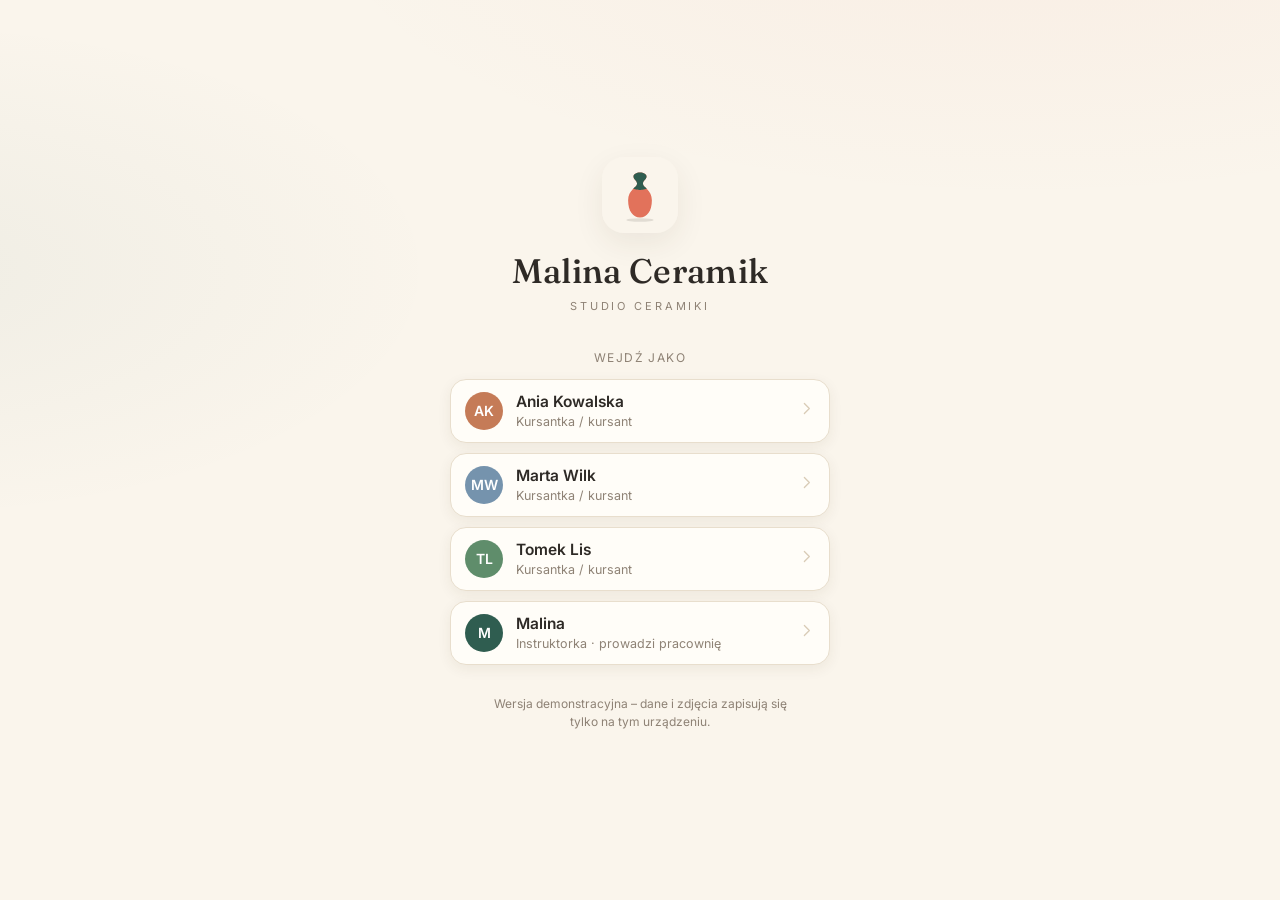
==== index.html @ 49c85eb9 "Malina Ceramik - Studio Ceramiki (PWA demo) Co-Authored-By: Claude Fable 5 <noreply@anthropic.com>" ====
<!doctype html>
<html lang="pl">
<head>
<meta charset="utf-8">
<meta name="viewport" content="width=device-width, initial-scale=1, viewport-fit=cover">
<title>Malina Ceramik · Studio Ceramiki</title>
<meta name="theme-color" content="#FAF5EC">
<meta name="description" content="Aplikacja pracowni Malina Ceramik – wyroby, wypały, odbiory i katalog szkliw.">
<link rel="manifest" href="manifest.webmanifest">
<link rel="icon" href="icons/icon.svg" type="image/svg+xml">
<link rel="apple-touch-icon" href="icons/icon.svg">
<link rel="preconnect" href="https://fonts.googleapis.com">
<link rel="preconnect" href="https://fonts.gstatic.com" crossorigin>
<link href="https://fonts.googleapis.com/css2?family=Fraunces:ital,opsz,wght@0,9..144,400;0,9..144,500;0,9..144,600;1,9..144,400&family=Inter:wght@400;500;600&display=swap" rel="stylesheet">
<link rel="stylesheet" href="styles.css">
</head>
<body>
<div id="app"></div>
<div id="overlays"></div>
<script src="js/store.js"></script>
<script src="js/ui.js"></script>
<script src="js/seed.js"></script>
<script src="js/preview.js"></script>
<script src="js/catalog.js"></script>
<script src="js/journal.js"></script>
<script src="js/kursant.js"></script>
<script src="js/instruktor.js"></script>
<script src="js/app.js"></script>
</body>
</html>
---- styles.css ----
/* ============================================================
   Malina Ceramik – Studio Ceramiki
   Kremy, glina, koral, głęboka zieleń. Mobile-first.
   ============================================================ */

:root {
  --cream: #FAF5EC;
  --cream-2: #F2EADC;
  --paper: #FFFDF8;
  --ink: #2E2A26;
  --ink-soft: #51493F;
  --muted: #8E8275;
  --line: #E8DECD;
  --line-strong: #D9CCB6;

  --clay: #C57B57;
  --clay-soft: #EBD3C3;
  --coral: #E2725B;
  --coral-deep: #C75B46;
  --green: #2F5D50;
  --green-soft: #DCE6DD;

  --st-biskwit: #C9A87E;
  --st-biskwit-bg: #F0E3CF;
  --st-ostro: #E2725B;
  --st-ostro-bg: #F9DFD7;
  --st-gotowe: #4F7D5B;
  --st-gotowe-bg: #DDEADF;
  --st-odebrane: #7593AD;
  --st-odebrane-bg: #DFE8F0;

  --serif: "Fraunces", Georgia, "Times New Roman", serif;
  --sans: "Inter", system-ui, -apple-system, "Segoe UI", sans-serif;

  --r-lg: 22px;
  --r-md: 16px;
  --r-sm: 10px;
  --shadow: 0 10px 30px rgba(70, 50, 30, 0.08);
  --shadow-soft: 0 4px 14px rgba(70, 50, 30, 0.07);
  --nav-h: 62px;
}

* { box-sizing: border-box; }
html, body { margin: 0; padding: 0; }

body {
  background:
    radial-gradient(1200px 500px at 80% -100px, rgba(226, 114, 91, 0.06), transparent 60%),
    radial-gradient(900px 420px at -100px 30%, rgba(47, 93, 80, 0.05), transparent 60%),
    var(--cream);
  color: var(--ink);
  font-family: var(--sans);
  font-size: 15.5px;
  line-height: 1.5;
  -webkit-font-smoothing: antialiased;
  min-height: 100dvh;
}

h1, h2, h3, .serif {
  font-family: var(--serif);
  font-weight: 500;
  letter-spacing: 0.01em;
  margin: 0;
  color: var(--ink);
}
h1 { font-size: 28px; line-height: 1.2; }
h2 { font-size: 21px; line-height: 1.25; }
h3 { font-size: 17px; }

button { font-family: inherit; font-size: inherit; color: inherit; }
input, textarea, select { font-family: inherit; font-size: inherit; color: var(--ink); }
img { display: block; }
a { color: var(--green); }

.mono {
  font-family: ui-monospace, "Cascadia Mono", Consolas, monospace;
  font-size: 0.82em;
  letter-spacing: 0.04em;
}
.muted { color: var(--muted); }
.small { font-size: 13px; }

/* ---------- Szkielet aplikacji ---------- */

#app { min-height: 100dvh; display: flex; flex-direction: column; }

.appbar {
  position: sticky; top: 0; z-index: 40;
  display: flex; align-items: center; gap: 10px;
  padding: 10px 16px;
  padding-top: calc(10px + env(safe-area-inset-top));
  background: rgba(250, 245, 236, 0.88);
  backdrop-filter: blur(14px);
  -webkit-backdrop-filter: blur(14px);
  border-bottom: 1px solid var(--line);
}
.appbar .brand {
  display: flex; align-items: center; gap: 9px;
  background: none; border: 0; padding: 0; cursor: pointer; text-align: left;
}
.appbar .brand img { width: 34px; height: 34px; border-radius: 10px; }
.appbar .brand .t { font-family: var(--serif); font-size: 17px; line-height: 1.1; }
.appbar .brand .s { font-size: 10.5px; letter-spacing: 0.14em; text-transform: uppercase; color: var(--muted); }
.appbar .spacer { flex: 1; }

.tabs { display: none; gap: 2px; }
.tabs button {
  border: 0; background: none; cursor: pointer;
  padding: 8px 14px; border-radius: 999px;
  color: var(--ink-soft); display: flex; align-items: center; gap: 7px;
}
.tabs button svg { width: 17px; height: 17px; }
.tabs button.on { background: var(--green); color: #fff; }
.tabs button:not(.on):hover { background: var(--cream-2); }

.iconbtn {
  position: relative;
  width: 40px; height: 40px; border-radius: 999px;
  border: 1px solid var(--line); background: var(--paper);
  display: inline-flex; align-items: center; justify-content: center;
  cursor: pointer; color: var(--ink-soft); flex: none;
}
.iconbtn svg { width: 19px; height: 19px; }
.iconbtn:active { transform: scale(0.94); }
.iconbtn .badge {
  position: absolute; top: -3px; right: -3px;
  min-width: 17px; height: 17px; padding: 0 4px; border-radius: 999px;
  background: var(--coral); color: #fff;
  font-size: 10.5px; font-weight: 600; line-height: 17px; text-align: center;
  border: 2px solid var(--cream);
}
.avatar {
  width: 38px; height: 38px; border-radius: 999px; border: 0; cursor: pointer;
  color: #fff; font-weight: 600; font-size: 14px; flex: none;
  display: inline-flex; align-items: center; justify-content: center;
}

.view {
  flex: 1; width: 100%; max-width: 1080px; margin: 0 auto;
  padding: 18px 16px calc(var(--nav-h) + 26px + env(safe-area-inset-bottom));
}

/* Dolna nawigacja (telefon) */
.bottomnav {
  position: fixed; left: 0; right: 0; bottom: 0; z-index: 40;
  display: flex; justify-content: space-around;
  padding: 6px 8px calc(6px + env(safe-area-inset-bottom));
  background: rgba(255, 253, 248, 0.92);
  backdrop-filter: blur(14px);
  -webkit-backdrop-filter: blur(14px);
  border-top: 1px solid var(--line);
}
.bottomnav button {
  border: 0; background: none; cursor: pointer;
  display: flex; flex-direction: column; align-items: center; gap: 3px;
  padding: 5px 10px; border-radius: 12px;
  color: var(--muted); font-size: 10.5px; font-weight: 500;
  min-width: 64px;
}
.bottomnav button svg { width: 22px; height: 22px; }
.bottomnav button.on { color: var(--coral-deep); }
.bottomnav button.on svg { color: var(--coral); }

@media (min-width: 880px) {
  .tabs { display: flex; }
  .bottomnav { display: none; }
  .view { padding-bottom: 48px; }
  .appbar { padding: 12px 24px; }
}

/* ---------- Przyciski ---------- */

.btn {
  display: inline-flex; align-items: center; justify-content: center; gap: 8px;
  border: 0; cursor: pointer;
  background: var(--green); color: #fff;
  padding: 12px 20px; border-radius: 999px;
  font-weight: 600; font-size: 15px;
  transition: transform 0.08s ease, opacity 0.15s ease;
}
.btn svg { width: 18px; height: 18px; }
.btn:active { transform: scale(0.97); }
.btn:disabled { opacity: 0.4; pointer-events: none; }
.btn.coral { background: var(--coral); }
.btn.ghost {
  background: var(--paper); color: var(--ink-soft);
  border: 1px solid var(--line-strong);
}
.btn.subtle { background: var(--cream-2); color: var(--ink-soft); }
.btn.sm { padding: 8px 14px; font-size: 13.5px; }
.btn.block { width: 100%; }

/* ---------- Karty / sekcje ---------- */

.card {
  background: var(--paper);
  border: 1px solid var(--line);
  border-radius: var(--r-lg);
  box-shadow: var(--shadow-soft);
}
.section-h {
  display: flex; align-items: baseline; gap: 10px;
  margin: 26px 0 12px;
}
.section-h h2 { flex: 1; }
.section-h .more { background: none; border: 0; color: var(--green); cursor: pointer; font-weight: 600; font-size: 13.5px; padding: 0; }

/* ---------- Status / fasolki ---------- */

.chip {
  display: inline-flex; align-items: center; gap: 6px;
  padding: 4px 11px; border-radius: 999px;
  font-size: 12.5px; font-weight: 600; line-height: 1.4;
  border: 1px solid transparent; white-space: nowrap;
}
.chip svg { width: 13px; height: 13px; }
.chip.czeka_biskwit, .chip.biskwit { background: var(--st-biskwit-bg); color: #8A6B3F; }
.chip.czeka_ostro, .chip.ostro { background: var(--st-ostro-bg); color: var(--coral-deep); }
.chip.gotowe { background: var(--st-gotowe-bg); color: #38613F; }
.chip.odebrane { background: var(--st-odebrane-bg); color: #4A6B87; }

.dot { width: 9px; height: 9px; border-radius: 999px; display: inline-block; flex: none; }
.dot.czeka_biskwit, .dot.biskwit { background: var(--st-biskwit); }
.dot.czeka_ostro, .dot.ostro { background: var(--st-ostro); }
.dot.gotowe { background: var(--st-gotowe); }
.dot.odebrane { background: var(--st-odebrane); }

/* fasolki materiałów */
.bean {
  display: inline-flex; align-items: center; gap: 6px;
  border: 1px solid var(--line-strong); background: var(--paper);
  color: var(--ink-soft);
  padding: 6px 13px; border-radius: 999px;
  font-size: 13px; font-weight: 500; cursor: pointer;
  transition: all 0.12s ease;
}
.bean.on { background: var(--clay); border-color: var(--clay); color: #fff; }
.bean.add { border-style: dashed; color: var(--muted); }
.bean:active { transform: scale(0.96); }
.bean-row { margin-bottom: 14px; }
.bean-row .lbl {
  font-size: 11px; font-weight: 600; letter-spacing: 0.12em;
  text-transform: uppercase; color: var(--muted); margin-bottom: 7px;
}
.bean-wrap { display: flex; flex-wrap: wrap; gap: 7px; align-items: center; }
.bean-form { display: flex; gap: 6px; align-items: center; flex-wrap: wrap; width: 100%; margin-top: 4px; }
.bean-form input {
  flex: 1; min-width: 110px;
  border: 1px solid var(--line-strong); border-radius: 999px;
  padding: 7px 13px; font-size: 13.5px; background: var(--paper); outline: none;
}
.bean-form input:focus { border-color: var(--clay); }
.bean-form .ok {
  width: 34px; height: 34px; border-radius: 999px; border: 0; flex: none;
  background: var(--green); color: #fff; cursor: pointer;
  display: inline-flex; align-items: center; justify-content: center;
}
.bean-form .ok svg { width: 16px; height: 16px; }

/* filtry – małe spokojne piguły */
.filters { display: flex; gap: 6px; flex-wrap: wrap; align-items: center; }
.filters .f {
  border: 0; background: none; cursor: pointer;
  padding: 6px 12px; border-radius: 999px;
  color: var(--muted); font-size: 13px; font-weight: 500;
}
.filters .f.on { background: var(--cream-2); color: var(--ink); font-weight: 600; }

/* segmentowany przełącznik */
.seg {
  display: inline-flex; padding: 3px; border-radius: 999px;
  background: var(--cream-2); border: 1px solid var(--line);
}
.seg button {
  border: 0; background: none; cursor: pointer;
  padding: 7px 16px; border-radius: 999px;
  font-size: 13.5px; font-weight: 500; color: var(--muted);
}
.seg button.on { background: var(--paper); color: var(--ink); font-weight: 600; box-shadow: var(--shadow-soft); }

/* ---------- Strona główna kursanta ---------- */

.hello { margin: 4px 0 18px; }
.hello h1 { font-size: 30px; }
.hello p { margin: 4px 0 0; color: var(--muted); }

.hero-add {
  position: relative; display: block; width: 100%;
  border: 0; padding: 0; cursor: pointer;
  border-radius: var(--r-lg); overflow: hidden;
  aspect-ratio: 16 / 8.4;
  box-shadow: var(--shadow);
  background: linear-gradient(120deg, #C57B57, #E2725B);
  text-align: left;
}
.hero-add .bg { position: absolute; inset: 0; width: 100%; height: 100%; object-fit: cover; }
.hero-add .veil {
  position: absolute; inset: 0;
  background: linear-gradient(100deg, rgba(40, 28, 20, 0.62) 18%, rgba(40, 28, 20, 0.14) 70%, rgba(40, 28, 20, 0.3));
}
.hero-add .txt {
  position: absolute; left: 20px; bottom: 18px; right: 20px; color: #fff;
}
.hero-add .txt .big { font-family: var(--serif); font-size: 25px; line-height: 1.15; }
.hero-add .txt .sub { font-size: 13px; opacity: 0.85; margin-top: 3px; }
.hero-add .cam {
  position: absolute; top: 16px; right: 16px;
  width: 44px; height: 44px; border-radius: 999px;
  background: rgba(255, 255, 255, 0.22); backdrop-filter: blur(6px);
  display: flex; align-items: center; justify-content: center; color: #fff;
}
.hero-add .cam svg { width: 22px; height: 22px; }

.counters { display: grid; grid-template-columns: repeat(3, 1fr); gap: 10px; margin-top: 14px; }
.counter {
  background: var(--paper); border: 1px solid var(--line); border-radius: var(--r-md);
  padding: 13px 8px 11px; cursor: pointer; text-align: center;
  display: flex; flex-direction: column; align-items: center; gap: 2px;
  transition: transform 0.08s ease;
}
.counter:active { transform: scale(0.97); }
.counter .n { font-family: var(--serif); font-size: 27px; line-height: 1.1; }
.counter .l { font-size: 11.5px; color: var(--muted); display: flex; align-items: center; gap: 5px; }

.recent-strip { display: flex; gap: 8px; overflow-x: auto; padding: 2px 2px 6px; scrollbar-width: none; }
.recent-strip::-webkit-scrollbar { display: none; }
.recent-strip .ph {
  position: relative; flex: none; width: 92px; height: 92px;
  border-radius: 14px; overflow: hidden; border: 0; padding: 0; cursor: pointer;
  background: var(--cream-2);
}
.recent-strip .ph img { width: 100%; height: 100%; object-fit: cover; }
.recent-strip .ph .dot { position: absolute; top: 7px; right: 7px; box-shadow: 0 0 0 2px rgba(255,255,255,0.9); }

.glaze-card {
  display: flex; align-items: center; gap: 14px;
  width: 100%; border: 0; cursor: pointer; text-align: left;
  margin-top: 8px; padding: 16px 18px;
  border-radius: var(--r-lg);
  background: var(--green); color: #fff;
  box-shadow: var(--shadow-soft);
}
.glaze-card .ic {
  width: 44px; height: 44px; border-radius: 999px; flex: none;
  background: rgba(255, 255, 255, 0.16);
  display: flex; align-items: center; justify-content: center;
}
.glaze-card .ic svg { width: 21px; height: 21px; }
.glaze-card .t { font-family: var(--serif); font-size: 18px; }
.glaze-card .s { font-size: 12.5px; opacity: 0.75; margin-top: 1px; }
.glaze-card .chev { margin-left: auto; opacity: 0.7; }
.glaze-card .chev svg { width: 18px; height: 18px; }

/* ---------- Galeria zdjęć ---------- */

.gallery-bar {
  display: flex; align-items: center; gap: 8px; flex-wrap: wrap;
  margin-bottom: 12px;
}
.gallery-bar .spacer { flex: 1; }

.photogrid {
  display: grid; grid-template-columns: repeat(3, 1fr); gap: 2.5px;
  margin: 0 -16px;
}
.photogrid .tile {
  position: relative; aspect-ratio: 1; border: 0; padding: 0; cursor: pointer;
  background: var(--cream-2); overflow: hidden; border-radius: 2px;
}
.photogrid .tile img { width: 100%; height: 100%; object-fit: cover; }
.photogrid .tile .dot {
  position: absolute; top: 7px; right: 7px;
  box-shadow: 0 0 0 2px rgba(255, 255, 255, 0.92);
}
.photogrid .tile .code {
  position: absolute; left: 0; right: 0; bottom: 0;
  padding: 18px 8px 6px;
  background: linear-gradient(transparent, rgba(30, 22, 16, 0.62));
  color: #fff; font-size: 10.5px; text-align: left; line-height: 1.35;
}
.photogrid .tile .code b { font-size: 11.5px; }
.photogrid .tile .sel {
  position: absolute; inset: 0; border: 3px solid var(--green);
  background: rgba(47, 93, 80, 0.18); border-radius: inherit;
  display: none; align-items: flex-start; justify-content: flex-end; padding: 6px;
}
.photogrid .tile.selected .sel { display: flex; }
.photogrid .tile .sel .ck {
  width: 23px; height: 23px; border-radius: 999px;
  background: var(--green); color: #fff;
  display: flex; align-items: center; justify-content: center;
}
.photogrid .tile .sel .ck svg { width: 13px; height: 13px; }

@media (min-width: 880px) {
  .photogrid { grid-template-columns: repeat(4, 1fr); gap: 12px; margin: 0; }
  .photogrid .tile { border-radius: 12px; }
}

.empty {
  text-align: center; padding: 52px 24px; color: var(--muted);
}
.empty .ic {
  width: 58px; height: 58px; margin: 0 auto 12px; border-radius: 999px;
  background: var(--cream-2); display: flex; align-items: center; justify-content: center;
  color: var(--clay);
}
.empty .ic svg { width: 26px; height: 26px; }
.empty h3 { color: var(--ink-soft); margin-bottom: 4px; }
.empty p { margin: 0; font-size: 13.5px; }

/* ---------- Dodawanie wyrobów ---------- */

.addflow .steps {
  display: flex; align-items: center; gap: 8px;
  font-size: 12.5px; color: var(--muted); margin: 2px 0 16px;
}
.addflow .steps .st { display: flex; align-items: center; gap: 6px; }
.addflow .steps .st .num {
  width: 21px; height: 21px; border-radius: 999px;
  background: var(--cream-2); color: var(--muted);
  font-size: 11.5px; font-weight: 600;
  display: flex; align-items: center; justify-content: center;
}
.addflow .steps .st.on { color: var(--ink); font-weight: 600; }
.addflow .steps .st.on .num { background: var(--coral); color: #fff; }
.addflow .steps .ln { width: 26px; height: 1px; background: var(--line-strong); }

.shotgrid { display: grid; grid-template-columns: repeat(3, 1fr); gap: 8px; }
@media (min-width: 880px) { .shotgrid { grid-template-columns: repeat(5, 1fr); } }
.shotgrid .shot {
  position: relative; aspect-ratio: 1; border-radius: 14px; overflow: hidden;
  background: var(--cream-2); border: 0; padding: 0;
}
.shotgrid .shot img { width: 100%; height: 100%; object-fit: cover; }
.shotgrid .shot .rm {
  position: absolute; top: 6px; right: 6px;
  width: 26px; height: 26px; border-radius: 999px; border: 0; cursor: pointer;
  background: rgba(30, 22, 16, 0.55); color: #fff;
  display: flex; align-items: center; justify-content: center;
}
.shotgrid .shot .rm svg { width: 13px; height: 13px; }
.shotgrid .addtile {
  aspect-ratio: 1; border-radius: 14px; cursor: pointer;
  border: 2px dashed var(--line-strong); background: none;
  display: flex; flex-direction: column; align-items: center; justify-content: center; gap: 6px;
  color: var(--muted); font-size: 12.5px; font-weight: 500;
}
.shotgrid .addtile svg { width: 26px; height: 26px; color: var(--clay); }
.shotgrid .shot.firing { cursor: pointer; }
.shotgrid .shot .fbadge {
  position: absolute; left: 6px; bottom: 6px; right: auto;
}

.hint {
  display: flex; gap: 10px; align-items: flex-start;
  margin-top: 14px; padding: 12px 14px;
  background: var(--cream-2); border-radius: var(--r-md);
  color: var(--ink-soft); font-size: 13px; line-height: 1.45;
}
.hint svg { width: 17px; height: 17px; flex: none; margin-top: 1px; color: var(--clay); }

.addflow .foot {
  position: sticky; bottom: calc(var(--nav-h) + 10px + env(safe-area-inset-bottom));
  display: flex; gap: 10px; margin-top: 20px;
}
@media (min-width: 880px) { .addflow .foot { bottom: 20px; } }
.addflow .foot .btn { flex: 1; }

/* ---------- Podgląd wyrobu ---------- */

.pv {
  position: fixed; inset: 0; z-index: 80;
  background: rgba(26, 21, 17, 0.97);
  display: flex; flex-direction: column;
  animation: fadein 0.18s ease;
}
@keyframes fadein { from { opacity: 0; } to { opacity: 1; } }

.pv .top {
  position: absolute; top: 0; left: 0; right: 0; z-index: 3;
  display: flex; align-items: flex-start; gap: 10px;
  padding: 12px 14px calc(26px);
  padding-top: calc(12px + env(safe-area-inset-top));
  background: linear-gradient(rgba(20, 15, 11, 0.72), transparent);
  color: #fff;
}
.pv .top .info { flex: 1; min-width: 0; padding-top: 7px; }
.pv .top .info .t1 { font-family: var(--serif); font-size: 16.5px; }
.pv .top .info .t2 { font-size: 12px; opacity: 0.72; margin-top: 1px; }
.pv .top .iconbtn { background: rgba(255, 255, 255, 0.14); border: 0; color: #fff; }
.pv .top .chips { display: flex; gap: 6px; margin-top: 7px; flex-wrap: wrap; }

.pv .stage {
  position: relative; flex: 1; min-height: 0;
  display: flex; align-items: center; justify-content: center;
  touch-action: pan-y;
}
.pv .stage img.main {
  max-width: 100%; max-height: 100%;
  object-fit: contain; user-select: none; -webkit-user-drag: none;
}
.pv .arrow {
  position: absolute; top: 50%; transform: translateY(-50%); z-index: 3;
  width: 44px; height: 44px; border-radius: 999px; border: 0; cursor: pointer;
  background: rgba(255, 255, 255, 0.13); color: #fff;
  display: none; align-items: center; justify-content: center;
}
.pv .arrow svg { width: 20px; height: 20px; }
.pv .arrow.l { left: 14px; }
.pv .arrow.r { right: 14px; }
@media (hover: hover) and (min-width: 880px) { .pv .arrow { display: flex; } }

.pv .afterbtn {
  position: absolute; bottom: 14px; left: 50%; transform: translateX(-50%); z-index: 3;
  display: inline-flex; align-items: center; gap: 8px;
  border: 0; cursor: pointer; padding: 10px 18px; border-radius: 999px;
  background: rgba(255, 255, 255, 0.92); color: var(--ink);
  font-weight: 600; font-size: 13.5px; box-shadow: var(--shadow);
}
.pv .afterbtn svg { width: 17px; height: 17px; color: var(--coral); }

.pv .panel {
  background: var(--paper); border-radius: 20px 20px 0 0;
  max-height: 46dvh; overflow-y: auto;
  padding: 14px 18px calc(20px + env(safe-area-inset-bottom));
}
.pv .panel .grip {
  width: 40px; height: 4px; border-radius: 99px; background: var(--line-strong);
  margin: 0 auto 12px;
}
.pv .thumbs { display: flex; gap: 7px; overflow-x: auto; padding-bottom: 4px; margin-bottom: 14px; scrollbar-width: none; }
.pv .thumbs::-webkit-scrollbar { display: none; }
.pv .thumbs .th {
  position: relative; flex: none; width: 58px; height: 58px;
  border-radius: 10px; overflow: hidden; border: 2px solid transparent;
  padding: 0; cursor: pointer; background: var(--cream-2);
}
.pv .thumbs .th img { width: 100%; height: 100%; object-fit: cover; }
.pv .thumbs .th.on { border-color: var(--coral); }
.pv .thumbs .th .tag {
  position: absolute; left: 0; right: 0; bottom: 0;
  font-size: 8.5px; text-align: center; padding: 1px 0;
  background: rgba(30, 22, 16, 0.55); color: #fff;
}
.pv textarea {
  width: 100%; min-height: 64px; resize: vertical;
  border: 1px solid var(--line-strong); border-radius: var(--r-md);
  padding: 10px 13px; background: var(--paper); outline: none; line-height: 1.45;
}
.pv textarea:focus { border-color: var(--clay); }
.pv .panel .actions { display: flex; gap: 8px; margin-top: 12px; flex-wrap: wrap; }

@media (min-width: 880px) {
  .pv { flex-direction: row; align-items: stretch; }
  .pv .stage { flex: 1.5; }
  .pv .panel {
    width: 400px; max-height: none; border-radius: 0;
    padding-top: calc(74px + env(safe-area-inset-top));
  }
  .pv .top { right: 400px; }
}

/* ---------- Arkusze (sheet) i dialogi ---------- */

.scrim {
  position: fixed; inset: 0; z-index: 90;
  background: rgba(36, 28, 22, 0.45);
  display: flex; align-items: flex-end; justify-content: center;
  animation: fadein 0.16s ease;
}
.sheet {
  width: 100%; max-width: 560px;
  background: var(--paper); border-radius: 22px 22px 0 0;
  max-height: 88dvh; display: flex; flex-direction: column;
  animation: rise 0.22s cubic-bezier(0.2, 0.8, 0.3, 1);
}
@keyframes rise { from { transform: translateY(40px); opacity: 0.5; } to { transform: none; opacity: 1; } }
.sheet .sh-head {
  display: flex; align-items: center; gap: 10px;
  padding: 16px 18px 10px;
}
.sheet .sh-head h2 { flex: 1; font-size: 19px; }
.sheet .sh-body { overflow-y: auto; padding: 4px 18px calc(22px + env(safe-area-inset-bottom)); }
@media (min-width: 880px) {
  .scrim { align-items: center; padding: 24px; }
  .sheet { border-radius: 22px; max-height: 82dvh; }
}

.dialog {
  background: var(--paper); border-radius: var(--r-lg);
  width: calc(100% - 48px); max-width: 380px;
  padding: 22px 20px 16px; margin-bottom: 30vh;
  box-shadow: var(--shadow);
}
.dialog p { margin: 0 0 18px; line-height: 1.5; }
.dialog .row { display: flex; gap: 8px; justify-content: flex-end; }

/* toast */
.toast {
  position: fixed; left: 50%; transform: translateX(-50%);
  bottom: calc(var(--nav-h) + 18px + env(safe-area-inset-bottom));
  z-index: 120;
  background: var(--ink); color: var(--cream);
  padding: 11px 20px; border-radius: 999px;
  font-size: 13.5px; font-weight: 500;
  box-shadow: var(--shadow);
  animation: rise 0.22s ease;
  max-width: calc(100vw - 40px); text-align: center;
}

/* ---------- Formularze ---------- */

.field { margin-bottom: 14px; }
.field label {
  display: block; font-size: 12px; font-weight: 600;
  letter-spacing: 0.08em; text-transform: uppercase;
  color: var(--muted); margin-bottom: 6px;
}
.field input[type="text"], .field input[type="number"], .field input[type="search"], .field textarea, .field select {
  width: 100%; border: 1px solid var(--line-strong); border-radius: var(--r-md);
  padding: 11px 14px; background: var(--paper); outline: none;
}
.field input:focus, .field textarea:focus { border-color: var(--clay); }

.search {
  display: flex; align-items: center; gap: 8px;
  background: var(--paper); border: 1px solid var(--line-strong);
  border-radius: 999px; padding: 9px 15px; flex: 1; min-width: 150px;
}
.search svg { width: 16px; height: 16px; color: var(--muted); flex: none; }
.search input { border: 0; outline: none; background: none; width: 100%; font-size: 14px; }

/* przełącznik */
.switchrow {
  display: flex; align-items: center; gap: 12px;
  padding: 11px 0; border-bottom: 1px solid var(--line);
}
.switchrow:last-of-type { border-bottom: 0; }
.switchrow .txt { flex: 1; }
.switchrow .txt .t { font-weight: 500; }
.switchrow .txt .s { font-size: 12.5px; color: var(--muted); }
.switch { position: relative; width: 46px; height: 27px; flex: none; }
.switch input { position: absolute; opacity: 0; inset: 0; margin: 0; cursor: pointer; z-index: 2; }
.switch .tr {
  position: absolute; inset: 0; border-radius: 999px;
  background: var(--line-strong); transition: background 0.15s ease;
}
.switch .tr::after {
  content: ""; position: absolute; top: 3px; left: 3px;
  width: 21px; height: 21px; border-radius: 999px; background: #fff;
  box-shadow: 0 1px 4px rgba(0, 0, 0, 0.2);
  transition: transform 0.15s ease;
}
.switch input:checked + .tr { background: var(--green); }
.switch input:checked + .tr::after { transform: translateX(19px); }

/* ---------- Listy (opłaty, powiadomienia) ---------- */

.rowlist .row {
  display: flex; align-items: center; gap: 13px;
  padding: 14px 2px; border-bottom: 1px solid var(--line);
}
.rowlist .row:last-child { border-bottom: 0; }
.rowlist .row .ic {
  width: 40px; height: 40px; border-radius: 999px; flex: none;
  background: var(--cream-2); color: var(--clay);
  display: flex; align-items: center; justify-content: center;
}
.rowlist .row .ic svg { width: 18px; height: 18px; }
.rowlist .row .mid { flex: 1; min-width: 0; }
.rowlist .row .mid .t { font-weight: 500; }
.rowlist .row .mid .s { font-size: 12.5px; color: var(--muted); margin-top: 1px; }
.rowlist .row .amt { font-family: var(--serif); font-size: 18px; white-space: nowrap; }
.rowlist .row.unread { position: relative; }
.rowlist .row.unread::before {
  content: ""; width: 7px; height: 7px; border-radius: 99px;
  background: var(--coral); position: absolute; left: -10px;
}

/* ---------- Katalog szkliw ---------- */

.cat-filters { margin-bottom: 16px; }
.cat-group { margin-bottom: 13px; }
.cat-group .lbl {
  font-size: 11px; font-weight: 600; letter-spacing: 0.12em;
  text-transform: uppercase; color: var(--muted); margin-bottom: 7px;
}
.cat-sub {
  margin: 8px 0 2px 10px; padding-left: 12px;
  border-left: 2px solid var(--line);
  display: flex; flex-wrap: wrap; gap: 6px;
}

.cat-results { display: grid; grid-template-columns: 1fr; gap: 12px; }
@media (min-width: 640px) { .cat-results { grid-template-columns: 1fr 1fr; } }
@media (min-width: 980px) { .cat-results { grid-template-columns: 1fr 1fr 1fr; } }

.cat-card { overflow: hidden; display: flex; flex-direction: column; }
.cat-card .imgs { display: flex; gap: 2px; background: var(--cream-2); }
.cat-card .imgs img { width: 100%; height: 168px; object-fit: cover; flex: 1; min-width: 0; }
.cat-card .body { padding: 13px 15px 15px; }
.cat-card .beans { display: flex; flex-wrap: wrap; gap: 5px; margin-bottom: 8px; }
.cat-card .beans .b {
  font-size: 12px; font-weight: 500; padding: 3px 10px;
  border-radius: 999px; background: var(--cream-2); color: var(--ink-soft);
}
.cat-card .beans .b.glaze { background: var(--green-soft); color: var(--green); }
.cat-card .beans .b.clay { background: var(--clay-soft); color: #8A5A3C; }
.cat-card .note { font-size: 13.5px; color: var(--ink-soft); font-style: italic; line-height: 1.45; }
.cat-card .by { font-size: 12px; color: var(--muted); margin-top: 8px; }

/* ---------- Dziennik / kombinacje ---------- */

.journal-grid { display: grid; grid-template-columns: 1fr 1fr; gap: 12px; }
@media (min-width: 880px) { .journal-grid { grid-template-columns: repeat(3, 1fr); } }
.jcard { overflow: hidden; cursor: pointer; border: 1px solid var(--line); border-radius: var(--r-md); background: var(--paper); padding: 0; text-align: left; }
.jcard img { width: 100%; aspect-ratio: 4/3.4; object-fit: cover; background: var(--cream-2); }
.jcard .body { padding: 10px 12px 12px; }
.jcard .beans { display: flex; flex-wrap: wrap; gap: 4px; }
.jcard .beans .b {
  font-size: 11px; padding: 2px 8px; border-radius: 999px;
  background: var(--cream-2); color: var(--ink-soft);
}
.jcard .meta { display: flex; align-items: center; gap: 6px; font-size: 11.5px; color: var(--muted); margin-top: 7px; }
.jcard .meta svg { width: 12px; height: 12px; }

.jphotos { display: flex; gap: 8px; flex-wrap: wrap; }
.jphotos .jp {
  position: relative; width: 86px; height: 86px;
  border-radius: 12px; overflow: hidden; background: var(--cream-2);
  border: 0; padding: 0; cursor: pointer;
}
.jphotos .jp img { width: 100%; height: 100%; object-fit: cover; }
.jphotos .jp .shr {
  position: absolute; right: 4px; bottom: 4px;
  width: 22px; height: 22px; border-radius: 999px;
  background: rgba(30, 22, 16, 0.55); color: #fff;
  display: flex; align-items: center; justify-content: center;
}
.jphotos .jp .shr svg { width: 12px; height: 12px; }
.jphotos .jp.shared .shr { background: var(--green); }

/* ---------- Panel instruktora ---------- */

.queue-bar {
  display: flex; gap: 8px; align-items: center; flex-wrap: wrap;
  margin-bottom: 12px;
}
.selectionbar {
  position: fixed; left: 12px; right: 12px;
  bottom: calc(var(--nav-h) + 12px + env(safe-area-inset-bottom));
  z-index: 50;
  display: flex; align-items: center; gap: 8px;
  background: var(--ink); color: var(--cream);
  border-radius: 18px; padding: 10px 12px 10px 16px;
  box-shadow: 0 14px 36px rgba(40, 28, 18, 0.35);
  animation: rise 0.2s ease;
}
@media (min-width: 880px) {
  .selectionbar { bottom: 18px; left: 50%; right: auto; transform: translateX(-50%); min-width: 480px; }
}
.selectionbar .n { font-weight: 600; flex: 1; font-size: 14px; }
.selectionbar .btn { padding: 9px 14px; font-size: 13px; }
.selectionbar .x {
  border: 0; background: none; color: var(--cream); cursor: pointer; opacity: 0.7;
  width: 32px; height: 32px; display: flex; align-items: center; justify-content: center;
}
.selectionbar .x svg { width: 16px; height: 16px; }

.pickup-items { display: flex; gap: 7px; flex-wrap: wrap; margin-bottom: 14px; }
.pickup-items .pi {
  position: relative; width: 64px; height: 64px; border-radius: 10px; overflow: hidden;
  border: 0; padding: 0; cursor: pointer; background: var(--cream-2);
}
.pickup-items .pi img { width: 100%; height: 100%; object-fit: cover; }
.pickup-items .pi .dot { position: absolute; top: 4px; right: 4px; box-shadow: 0 0 0 2px rgba(255,255,255,0.9); }
.pickup-items .pi.off { opacity: 0.35; }

.weights { display: grid; grid-template-columns: 1fr 1fr; gap: 10px; }
.weights .w {
  border: 1px solid var(--line-strong); border-radius: var(--r-md);
  padding: 12px 14px;
}
.weights .w .l { display: flex; align-items: center; gap: 6px; font-size: 12px; font-weight: 600; color: var(--muted); margin-bottom: 6px; }
.weights .w input {
  width: 100%; border: 0; outline: none; background: none;
  font-family: var(--serif); font-size: 26px;
}
.weights .w .u { font-size: 12px; color: var(--muted); }

.total-line {
  display: flex; align-items: baseline; gap: 10px;
  margin: 16px 0 6px; padding-top: 14px; border-top: 1px dashed var(--line-strong);
}
.total-line .l { flex: 1; color: var(--muted); }
.total-line .v { font-family: var(--serif); font-size: 30px; }
.rates-line { display: flex; align-items: center; gap: 6px; font-size: 12.5px; color: var(--muted); flex-wrap: wrap; }
.rates-line input {
  width: 52px; border: 1px solid var(--line); border-radius: 8px;
  padding: 3px 6px; font-size: 12.5px; text-align: right; background: var(--paper); outline: none;
}

/* ---------- Ekran wyboru roli ---------- */

.rolewrap {
  min-height: 100dvh; display: flex; flex-direction: column;
  align-items: center; justify-content: center; padding: 28px 22px; text-align: center;
}
.rolewrap .mark { width: 76px; height: 76px; border-radius: 22px; box-shadow: var(--shadow); margin-bottom: 18px; }
.rolewrap h1 { font-size: 34px; }
.rolewrap .sub {
  letter-spacing: 0.26em; text-transform: uppercase;
  font-size: 11px; color: var(--muted); margin: 6px 0 34px;
}
.rolewrap .who { width: 100%; max-width: 380px; display: flex; flex-direction: column; gap: 10px; }
.rolewrap .who .lbl { font-size: 12px; color: var(--muted); letter-spacing: 0.12em; text-transform: uppercase; margin-bottom: 2px; }
.rolecard {
  display: flex; align-items: center; gap: 13px; text-align: left;
  background: var(--paper); border: 1px solid var(--line);
  border-radius: var(--r-md); padding: 12px 14px; cursor: pointer;
  box-shadow: var(--shadow-soft);
  transition: transform 0.08s ease;
}
.rolecard:active { transform: scale(0.98); }
.rolecard .t { font-weight: 600; font-size: 15.5px; }
.rolecard .s { font-size: 12.5px; color: var(--muted); }
.rolecard .chev { margin-left: auto; color: var(--line-strong); }
.rolecard .chev svg { width: 17px; height: 17px; }
.rolewrap .demo-note { margin-top: 30px; font-size: 12px; color: var(--muted); max-width: 300px; line-height: 1.5; }

/* drobiazgi */
.hr { height: 1px; background: var(--line); border: 0; margin: 16px 0; }
.stack { display: flex; flex-direction: column; gap: 10px; }
.hrow { display: flex; align-items: center; gap: 10px; flex-wrap: wrap; }
::selection { background: var(--clay-soft); }
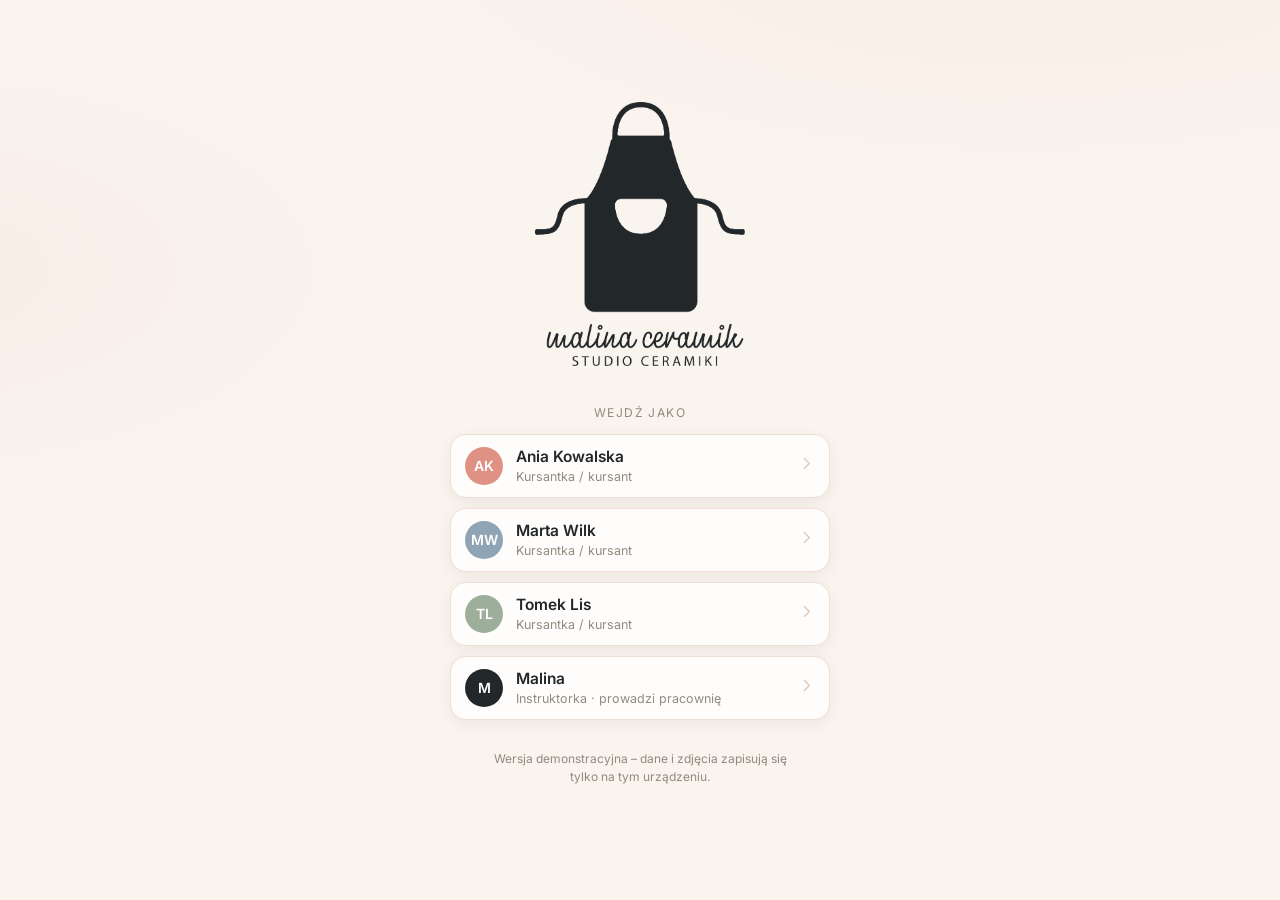
==== commit aaf53c8c: "Rebranding: prawdziwe logo i kolory marki Malina Ceramik - logo z fartuchem (ekran startowy), logoty" ====
--- a/index.html
+++ b/index.html
@@ -4,14 +4,14 @@
 <meta charset="utf-8">
 <meta name="viewport" content="width=device-width, initial-scale=1, viewport-fit=cover">
 <title>Malina Ceramik · Studio Ceramiki</title>
-<meta name="theme-color" content="#FAF5EC">
+<meta name="theme-color" content="#FAF4EF">
 <meta name="description" content="Aplikacja pracowni Malina Ceramik – wyroby, wypały, odbiory i katalog szkliw.">
 <link rel="manifest" href="manifest.webmanifest">
-<link rel="icon" href="icons/icon.svg" type="image/svg+xml">
-<link rel="apple-touch-icon" href="icons/icon.svg">
+<link rel="icon" href="icons/icon-192.png" type="image/png">
+<link rel="apple-touch-icon" href="icons/icon-192.png">
 <link rel="preconnect" href="https://fonts.googleapis.com">
 <link rel="preconnect" href="https://fonts.gstatic.com" crossorigin>
-<link href="https://fonts.googleapis.com/css2?family=Fraunces:ital,opsz,wght@0,9..144,400;0,9..144,500;0,9..144,600;1,9..144,400&family=Inter:wght@400;500;600&display=swap" rel="stylesheet">
+<link href="https://fonts.googleapis.com/css2?family=Inter:wght@400..700&display=swap" rel="stylesheet">
 <link rel="stylesheet" href="styles.css">
 </head>
 <body>
--- a/styles.css
+++ b/styles.css
@@ -4,32 +4,33 @@
    ============================================================ */
 
 :root {
-  --cream: #FAF5EC;
-  --cream-2: #F2EADC;
-  --paper: #FFFDF8;
-  --ink: #2E2A26;
-  --ink-soft: #51493F;
-  --muted: #8E8275;
-  --line: #E8DECD;
-  --line-strong: #D9CCB6;
-
-  --clay: #C57B57;
-  --clay-soft: #EBD3C3;
-  --coral: #E2725B;
-  --coral-deep: #C75B46;
-  --green: #2F5D50;
-  --green-soft: #DCE6DD;
-
-  --st-biskwit: #C9A87E;
-  --st-biskwit-bg: #F0E3CF;
-  --st-ostro: #E2725B;
-  --st-ostro-bg: #F9DFD7;
-  --st-gotowe: #4F7D5B;
-  --st-gotowe-bg: #DDEADF;
-  --st-odebrane: #7593AD;
-  --st-odebrane-bg: #DFE8F0;
-
-  --serif: "Fraunces", Georgia, "Times New Roman", serif;
+  /* paleta marki Malina Ceramik: #F39268 / #EED5C6 / #DF9183 / grafit logo #222729 */
+  --cream: #FAF4EF;
+  --cream-2: #F4E3D8;
+  --paper: #FFFDFB;
+  --ink: #222729;
+  --ink-soft: #4B4A47;
+  --muted: #92897F;
+  --line: #ECDFD4;
+  --line-strong: #DCC9BB;
+
+  --clay: #DF9183;
+  --clay-soft: #F6E0D8;
+  --coral: #F39268;
+  --coral-deep: #D96F3F;
+  --green: #222729;        /* kolor główny przycisków = grafit logo */
+  --green-soft: #F8E2D2;
+
+  --st-biskwit: #C7A284;
+  --st-biskwit-bg: #F2E4D5;
+  --st-ostro: #F39268;
+  --st-ostro-bg: #FCE2D2;
+  --st-gotowe: #5E9470;
+  --st-gotowe-bg: #E0EDE3;
+  --st-odebrane: #8AA4BC;
+  --st-odebrane-bg: #E4ECF3;
+
+  --display: "Inter", system-ui, -apple-system, "Segoe UI", sans-serif;
   --sans: "Inter", system-ui, -apple-system, "Segoe UI", sans-serif;
 
   --r-lg: 22px;
@@ -45,8 +46,8 @@
 
 body {
   background:
-    radial-gradient(1200px 500px at 80% -100px, rgba(226, 114, 91, 0.06), transparent 60%),
-    radial-gradient(900px 420px at -100px 30%, rgba(47, 93, 80, 0.05), transparent 60%),
+    radial-gradient(1200px 500px at 80% -100px, rgba(243, 146, 104, 0.08), transparent 60%),
+    radial-gradient(900px 420px at -100px 30%, rgba(223, 145, 131, 0.07), transparent 60%),
     var(--cream);
   color: var(--ink);
   font-family: var(--sans);
@@ -57,9 +58,9 @@
 }
 
 h1, h2, h3, .serif {
-  font-family: var(--serif);
-  font-weight: 500;
-  letter-spacing: 0.01em;
+  font-family: var(--display);
+  font-weight: 650;
+  letter-spacing: -0.015em;
   margin: 0;
   color: var(--ink);
 }
@@ -98,9 +99,7 @@
   display: flex; align-items: center; gap: 9px;
   background: none; border: 0; padding: 0; cursor: pointer; text-align: left;
 }
-.appbar .brand img { width: 34px; height: 34px; border-radius: 10px; }
-.appbar .brand .t { font-family: var(--serif); font-size: 17px; line-height: 1.1; }
-.appbar .brand .s { font-size: 10.5px; letter-spacing: 0.14em; text-transform: uppercase; color: var(--muted); }
+.appbar .brand img.logo { height: 30px; width: auto; display: block; }
 .appbar .spacer { flex: 1; }
 
 .tabs { display: none; gap: 2px; }
@@ -181,7 +180,7 @@
 .btn svg { width: 18px; height: 18px; }
 .btn:active { transform: scale(0.97); }
 .btn:disabled { opacity: 0.4; pointer-events: none; }
-.btn.coral { background: var(--coral); }
+.btn.coral { background: var(--coral-deep); }
 .btn.ghost {
   background: var(--paper); color: var(--ink-soft);
   border: 1px solid var(--line-strong);
@@ -290,7 +289,7 @@
   border-radius: var(--r-lg); overflow: hidden;
   aspect-ratio: 16 / 8.4;
   box-shadow: var(--shadow);
-  background: linear-gradient(120deg, #C57B57, #E2725B);
+  background: linear-gradient(120deg, #DF9183, #F39268);
   text-align: left;
 }
 .hero-add .bg { position: absolute; inset: 0; width: 100%; height: 100%; object-fit: cover; }
@@ -301,7 +300,7 @@
 .hero-add .txt {
   position: absolute; left: 20px; bottom: 18px; right: 20px; color: #fff;
 }
-.hero-add .txt .big { font-family: var(--serif); font-size: 25px; line-height: 1.15; }
+.hero-add .txt .big { font-family: var(--display); font-weight: 650; font-size: 24px; line-height: 1.15; letter-spacing: -0.015em; }
 .hero-add .txt .sub { font-size: 13px; opacity: 0.85; margin-top: 3px; }
 .hero-add .cam {
   position: absolute; top: 16px; right: 16px;
@@ -319,7 +318,7 @@
   transition: transform 0.08s ease;
 }
 .counter:active { transform: scale(0.97); }
-.counter .n { font-family: var(--serif); font-size: 27px; line-height: 1.1; }
+.counter .n { font-family: var(--display); font-weight: 650; font-size: 27px; line-height: 1.1; }
 .counter .l { font-size: 11.5px; color: var(--muted); display: flex; align-items: center; gap: 5px; }
 
 .recent-strip { display: flex; gap: 8px; overflow-x: auto; padding: 2px 2px 6px; scrollbar-width: none; }
@@ -346,7 +345,7 @@
   display: flex; align-items: center; justify-content: center;
 }
 .glaze-card .ic svg { width: 21px; height: 21px; }
-.glaze-card .t { font-family: var(--serif); font-size: 18px; }
+.glaze-card .t { font-family: var(--display); font-weight: 600; font-size: 17px; }
 .glaze-card .s { font-size: 12.5px; opacity: 0.75; margin-top: 1px; }
 .glaze-card .chev { margin-left: auto; opacity: 0.7; }
 .glaze-card .chev svg { width: 18px; height: 18px; }
@@ -486,7 +485,7 @@
   color: #fff;
 }
 .pv .top .info { flex: 1; min-width: 0; padding-top: 7px; }
-.pv .top .info .t1 { font-family: var(--serif); font-size: 16.5px; }
+.pv .top .info .t1 { font-family: var(--display); font-weight: 600; font-size: 16px; }
 .pv .top .info .t2 { font-size: 12px; opacity: 0.72; margin-top: 1px; }
 .pv .top .iconbtn { background: rgba(255, 255, 255, 0.14); border: 0; color: #fff; }
 .pv .top .chips { display: flex; gap: 6px; margin-top: 7px; flex-wrap: wrap; }
@@ -671,7 +670,7 @@
 .rowlist .row .mid { flex: 1; min-width: 0; }
 .rowlist .row .mid .t { font-weight: 500; }
 .rowlist .row .mid .s { font-size: 12.5px; color: var(--muted); margin-top: 1px; }
-.rowlist .row .amt { font-family: var(--serif); font-size: 18px; white-space: nowrap; }
+.rowlist .row .amt { font-family: var(--display); font-weight: 650; font-size: 17px; white-space: nowrap; }
 .rowlist .row.unread { position: relative; }
 .rowlist .row.unread::before {
   content: ""; width: 7px; height: 7px; border-radius: 99px;
@@ -785,7 +784,7 @@
 .weights .w .l { display: flex; align-items: center; gap: 6px; font-size: 12px; font-weight: 600; color: var(--muted); margin-bottom: 6px; }
 .weights .w input {
   width: 100%; border: 0; outline: none; background: none;
-  font-family: var(--serif); font-size: 26px;
+  font-family: var(--display); font-weight: 650; font-size: 26px;
 }
 .weights .w .u { font-size: 12px; color: var(--muted); }
 
@@ -794,7 +793,7 @@
   margin: 16px 0 6px; padding-top: 14px; border-top: 1px dashed var(--line-strong);
 }
 .total-line .l { flex: 1; color: var(--muted); }
-.total-line .v { font-family: var(--serif); font-size: 30px; }
+.total-line .v { font-family: var(--display); font-weight: 650; font-size: 28px; }
 .rates-line { display: flex; align-items: center; gap: 6px; font-size: 12.5px; color: var(--muted); flex-wrap: wrap; }
 .rates-line input {
   width: 52px; border: 1px solid var(--line); border-radius: 8px;
@@ -807,12 +806,7 @@
   min-height: 100dvh; display: flex; flex-direction: column;
   align-items: center; justify-content: center; padding: 28px 22px; text-align: center;
 }
-.rolewrap .mark { width: 76px; height: 76px; border-radius: 22px; box-shadow: var(--shadow); margin-bottom: 18px; }
-.rolewrap h1 { font-size: 34px; }
-.rolewrap .sub {
-  letter-spacing: 0.26em; text-transform: uppercase;
-  font-size: 11px; color: var(--muted); margin: 6px 0 34px;
-}
+.rolewrap .biglogo { width: 210px; max-width: 62vw; height: auto; margin-bottom: 38px; }
 .rolewrap .who { width: 100%; max-width: 380px; display: flex; flex-direction: column; gap: 10px; }
 .rolewrap .who .lbl { font-size: 12px; color: var(--muted); letter-spacing: 0.12em; text-transform: uppercase; margin-bottom: 2px; }
 .rolecard {
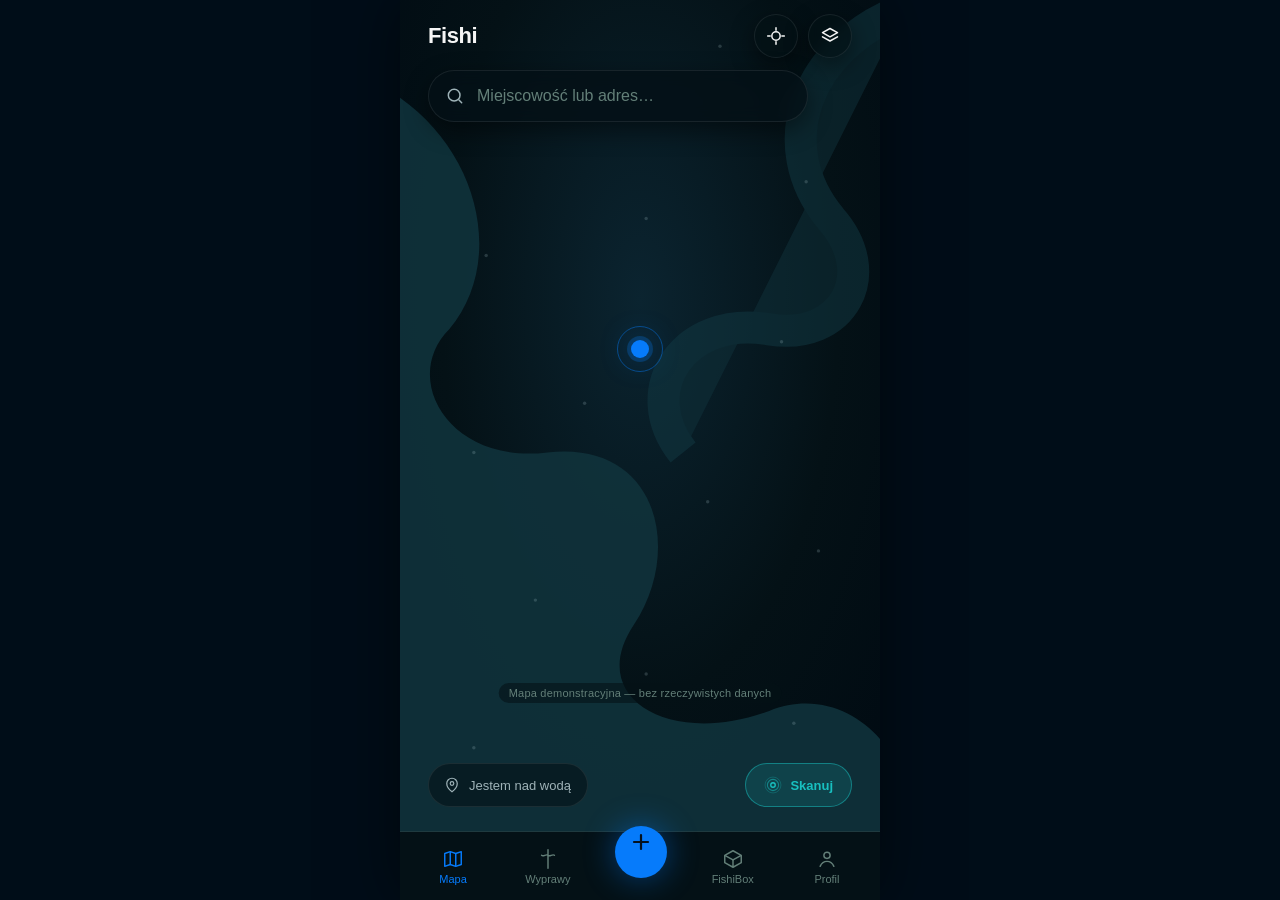
==== commit 2dd2e24d: "feat(fishi): build first Map Home vertical slice (V0.1) Static prototype (HTML/CSS/JS, no framework)" ====
--- a/index.html
+++ b/index.html
@@ -3,28 +3,112 @@
 <head>
 <meta charset="utf-8">
 <meta name="viewport" content="width=device-width, initial-scale=1, viewport-fit=cover">
-<title>Malina Ceramik · Studio Ceramiki</title>
-<meta name="theme-color" content="#FAF4EF">
-<meta name="description" content="Aplikacja pracowni Malina Ceramik – wyroby, wypały, odbiory i katalog szkliw.">
-<link rel="manifest" href="manifest.webmanifest">
-<link rel="icon" href="icons/icon-192.png" type="image/png">
-<link rel="apple-touch-icon" href="icons/icon-192.png">
-<link rel="preconnect" href="https://fonts.googleapis.com">
-<link rel="preconnect" href="https://fonts.gstatic.com" crossorigin>
-<link href="https://fonts.googleapis.com/css2?family=Inter:wght@400..700&display=swap" rel="stylesheet">
+<title>Fishi — Mapa</title>
+<meta name="theme-color" content="#000d18">
+<meta name="description" content="Fishi 3.0 — pamięć i inteligencja wędkowania. Mapa łowisk.">
+<link rel="icon" href="data:image/svg+xml,%3Csvg xmlns='http://www.w3.org/2000/svg' viewBox='0 0 24 24'%3E%3Crect width='24' height='24' rx='6' fill='%23041116'/%3E%3Ccircle cx='12' cy='12' r='5' fill='%23067bfb'/%3E%3C/svg%3E">
+<link rel="stylesheet" href="design/tokens.css">
 <link rel="stylesheet" href="styles.css">
 </head>
 <body>
-<div id="app"></div>
-<div id="overlays"></div>
-<script src="js/store.js"></script>
-<script src="js/ui.js"></script>
-<script src="js/seed.js"></script>
-<script src="js/preview.js"></script>
-<script src="js/catalog.js"></script>
-<script src="js/journal.js"></script>
-<script src="js/kursant.js"></script>
-<script src="js/instruktor.js"></script>
+<div class="app" id="app">
+
+  <main class="map-screen" aria-label="Mapa Fishi">
+
+    <!--
+      V0.1 map surface is a static prototype/placeholder (CSS + inline SVG),
+      not a real map provider. No real place names, no real geodata.
+      See CLAUDE.md §"Otwarte decyzje" — map provider is an unresolved decision.
+    -->
+    <div class="map-surface" data-map-status="prototype-placeholder" role="img"
+         aria-label="Podgląd mapy okolicy (dane demonstracyjne, nie prawdziwa mapa)">
+      <svg class="map-art" viewBox="0 0 390 780" preserveAspectRatio="xMidYMid slice" aria-hidden="true">
+        <rect x="0" y="0" width="390" height="780" fill="url(#mapBg)"/>
+        <path class="map-water" d="M-20,120 C60,160 90,260 40,320 C0,360 40,430 120,420 C210,410 230,500 190,560 C150,620 220,660 300,630 C360,606 410,660 410,700 L410,800 L-20,800 Z" />
+        <path class="map-water map-water--soft" d="M410,60 C330,90 300,170 350,230 C390,275 360,330 300,320 C230,308 190,370 230,420" fill="none" />
+        <g class="map-grid">
+          <circle cx="40" cy="80" r="1.4"/><circle cx="120" cy="140" r="1.4"/><circle cx="260" cy="90" r="1.4"/>
+          <circle cx="330" cy="200" r="1.4"/><circle cx="70" cy="260" r="1.4"/><circle cx="200" cy="230" r="1.4"/>
+          <circle cx="310" cy="330" r="1.4"/><circle cx="150" cy="380" r="1.4"/><circle cx="60" cy="420" r="1.4"/>
+          <circle cx="250" cy="460" r="1.4"/><circle cx="340" cy="500" r="1.4"/><circle cx="110" cy="540" r="1.4"/>
+          <circle cx="200" cy="600" r="1.4"/><circle cx="320" cy="640" r="1.4"/><circle cx="60" cy="660" r="1.4"/>
+        </g>
+        <defs>
+          <radialGradient id="mapBg" cx="50%" cy="38%" r="75%">
+            <stop offset="0%" stop-color="#0b2430"/>
+            <stop offset="55%" stop-color="#041116"/>
+            <stop offset="100%" stop-color="#000a12"/>
+          </radialGradient>
+        </defs>
+      </svg>
+
+      <div class="map-user-dot" aria-hidden="true"><span class="map-user-dot__ring"></span></div>
+
+      <p class="map-placeholder-tag">Mapa demonstracyjna — bez rzeczywistych danych</p>
+    </div>
+
+    <header class="map-topbar">
+      <div class="brand" aria-hidden="false">
+        <span class="brand-mark">Fishi</span>
+      </div>
+      <div class="topbar-controls">
+        <button type="button" class="icon-btn" data-action="locate" aria-label="Wyśrodkuj na mojej lokalizacji">
+          <svg viewBox="0 0 24 24" fill="none" aria-hidden="true"><path d="M12 2v3M12 19v3M2 12h3M19 12h3" stroke="currentColor" stroke-width="1.8" stroke-linecap="round"/><circle cx="12" cy="12" r="5" stroke="currentColor" stroke-width="1.8"/></svg>
+        </button>
+        <button type="button" class="icon-btn" data-action="layers" aria-label="Warstwy mapy">
+          <svg viewBox="0 0 24 24" fill="none" aria-hidden="true"><path d="M12 3l9 5-9 5-9-5 9-5Z" stroke="currentColor" stroke-width="1.8" stroke-linejoin="round"/><path d="M3 13l9 5 9-5" stroke="currentColor" stroke-width="1.8" stroke-linejoin="round" stroke-linecap="round"/></svg>
+        </button>
+      </div>
+    </header>
+
+    <div class="search-bar-wrap">
+      <form class="search-bar" role="search" autocomplete="off" data-action="search-form">
+        <svg class="search-icon" viewBox="0 0 24 24" fill="none" aria-hidden="true"><circle cx="11" cy="11" r="7" stroke="currentColor" stroke-width="1.8"/><path d="m20 20-3.2-3.2" stroke="currentColor" stroke-width="1.8" stroke-linecap="round"/></svg>
+        <label class="visually-hidden" for="location-search">Miejscowość lub adres</label>
+        <input id="location-search" name="location-search" type="search"
+               placeholder="Miejscowość lub adres…" autocomplete="off" />
+      </form>
+    </div>
+
+    <div class="map-bottom-tools">
+      <button type="button" class="ghost-chip" data-action="start-trip">
+        <svg viewBox="0 0 24 24" fill="none" aria-hidden="true"><path d="M12 21s-7-5.2-7-11a7 7 0 1 1 14 0c0 5.8-7 11-7 11Z" stroke="currentColor" stroke-width="1.6"/><circle cx="12" cy="10" r="2.4" stroke="currentColor" stroke-width="1.6"/></svg>
+        <span>Jestem nad wodą</span>
+      </button>
+
+      <button type="button" class="scan-btn" data-action="scan" aria-label="Skanuj okoliczne łowiska">
+        <svg viewBox="0 0 24 24" fill="none" aria-hidden="true"><circle cx="12" cy="12" r="3" stroke="currentColor" stroke-width="1.8"/><circle cx="12" cy="12" r="7.5" stroke="currentColor" stroke-width="1.4" opacity="0.55"/><circle cx="12" cy="12" r="10.6" stroke="currentColor" stroke-width="1.1" opacity="0.3"/></svg>
+        <span>Skanuj</span>
+      </button>
+    </div>
+
+  </main>
+
+  <nav class="bottom-nav" aria-label="Główna nawigacja">
+    <button type="button" class="nav-item is-active" data-nav="mapa" aria-current="page">
+      <svg viewBox="0 0 24 24" fill="none" aria-hidden="true"><path d="M9 4 3 6v14l6-2 6 2 6-2V4l-6 2-6-2Z" stroke="currentColor" stroke-width="1.6" stroke-linejoin="round"/><path d="M9 4v14M15 6v14" stroke="currentColor" stroke-width="1.6"/></svg>
+      <span>Mapa</span>
+    </button>
+    <button type="button" class="nav-item" data-nav="wyprawy">
+      <svg viewBox="0 0 24 24" fill="none" aria-hidden="true"><path d="M12 2v20M5 8c2 2 5-2 7 0s5-2 7 0" stroke="currentColor" stroke-width="1.6" stroke-linecap="round" stroke-linejoin="round"/></svg>
+      <span>Wyprawy</span>
+    </button>
+    <button type="button" class="nav-item nav-item--fab" data-nav="add" aria-label="Szybka akcja">
+      <svg viewBox="0 0 24 24" fill="none" aria-hidden="true"><path d="M12 5v14M5 12h14" stroke="currentColor" stroke-width="2.2" stroke-linecap="round"/></svg>
+    </button>
+    <button type="button" class="nav-item" data-nav="fishibox">
+      <svg viewBox="0 0 24 24" fill="none" aria-hidden="true"><path d="M3 8l9-5 9 5-9 5-9-5Z" stroke="currentColor" stroke-width="1.6" stroke-linejoin="round"/><path d="M3 8v8l9 5 9-5V8M12 13v8" stroke="currentColor" stroke-width="1.6" stroke-linejoin="round"/></svg>
+      <span>FishiBox</span>
+    </button>
+    <button type="button" class="nav-item" data-nav="profil">
+      <svg viewBox="0 0 24 24" fill="none" aria-hidden="true"><circle cx="12" cy="8" r="3.4" stroke="currentColor" stroke-width="1.6"/><path d="M4.5 20c1.6-3.6 5-5.4 7.5-5.4s5.9 1.8 7.5 5.4" stroke="currentColor" stroke-width="1.6" stroke-linecap="round"/></svg>
+      <span>Profil</span>
+    </button>
+  </nav>
+
+  <div id="toast" class="toast" role="status" aria-live="polite" hidden></div>
+</div>
+
 <script src="js/app.js"></script>
 </body>
 </html>
--- a/design/tokens.css
+++ b/design/tokens.css
@@ -0,0 +1,54 @@
+/*
+  Fishi 3.0 — design tokens, dark/neon direction.
+
+  Values below were sampled programmatically (pixel cluster analysis, not
+  eyeballed) from the 15 reference screenshots in design/reference/*.png,
+  confirmed by the product owner as the real V01 direction (2026-09-12).
+
+  This supersedes the "light pastel" token block described in the original
+  master handoff document — that palette is retired, not a fallback.
+
+  Treat these as a FIRST PASS baseline: refine only against design/reference
+  screenshots (owner review), never redesign from memory or preference.
+*/
+
+:root {
+  /* Backgrounds — near-black navy/teal, not pure black, not literally #000 UI */
+  --bg-deep: #000d18;      /* app background, deepest layer (map night sky, screen root) */
+  --bg-base: #041116;      /* primary screen background */
+  --bg-raised: #09232a;    /* raised panels, bottom sheets, cards */
+  --bg-raised-2: #0e3138;  /* nested panels / stat tiles inside a raised panel */
+  --bg-panel-alt: #183030; /* alternate panel tone seen in map overlays */
+
+  /* Borders / separators on dark surfaces */
+  --line: #1f3a3f;
+  --line-soft: rgba(255, 255, 255, 0.08);
+
+  /* Text */
+  --text-primary: #f5f5f5;
+  --text-secondary: #9fb3b8;
+  --text-muted: #637f78;
+
+  /* Accents */
+  --teal: #18c0c0;        /* primary CTA buttons: "Rozpocznij teraz", "Pokaż łowiska na mapie" */
+  --teal-strong: #0fb3b3;
+  --scan-blue: #067bfb;   /* scanner pulse rings, active location dot — brighter/bluer than --teal */
+  --gold: #dca94b;        /* records, PRO badge, "warto spojrzeć" highlights */
+  --gold-strong: #fead34;
+  --danger: #ef4d51;      /* end trip / destructive actions */
+  --success: #2ecc71;     /* "w sezonie" / confirmed-presence pin state (to confirm with owner) */
+  --unknown: #8a97a0;     /* gray pin state — unconfirmed/inferred presence (to confirm with owner) */
+
+  /* Radius / shadow language — large-ish rounded, soft glow rather than hard shadow */
+  --radius-sm: 12px;
+  --radius-md: 18px;
+  --radius-lg: 28px;
+  --shadow-soft: 0 8px 24px rgba(0, 0, 0, 0.45);
+  --glow-teal: 0 0 24px rgba(24, 192, 192, 0.35);
+  --glow-blue: 0 0 32px rgba(6, 123, 251, 0.45);
+
+  /* Typography — system stack only for now; no Inter web-font is self-hosted
+     yet, and loading it from Google Fonts adds an external dependency this
+     slice doesn't need (and which is unreachable in some sandboxed CI runs). */
+  --font-sans: -apple-system, BlinkMacSystemFont, 'Segoe UI', Inter, sans-serif;
+}
--- a/styles.css
+++ b/styles.css
@@ -1,830 +1,336 @@
-/* ============================================================
-   Malina Ceramik – Studio Ceramiki
-   Kremy, glina, koral, głęboka zieleń. Mobile-first.
-   ============================================================ */
-
-:root {
-  /* paleta marki Malina Ceramik: #F39268 / #EED5C6 / #DF9183 / grafit logo #222729 */
-  --cream: #FAF4EF;
-  --cream-2: #F4E3D8;
-  --paper: #FFFDFB;
-  --ink: #222729;
-  --ink-soft: #4B4A47;
-  --muted: #92897F;
-  --line: #ECDFD4;
-  --line-strong: #DCC9BB;
-
-  --clay: #DF9183;
-  --clay-soft: #F6E0D8;
-  --coral: #F39268;
-  --coral-deep: #D96F3F;
-  --green: #222729;        /* kolor główny przycisków = grafit logo */
-  --green-soft: #F8E2D2;
-
-  --st-biskwit: #C7A284;
-  --st-biskwit-bg: #F2E4D5;
-  --st-ostro: #F39268;
-  --st-ostro-bg: #FCE2D2;
-  --st-gotowe: #5E9470;
-  --st-gotowe-bg: #E0EDE3;
-  --st-odebrane: #8AA4BC;
-  --st-odebrane-bg: #E4ECF3;
-
-  --display: "Inter", system-ui, -apple-system, "Segoe UI", sans-serif;
-  --sans: "Inter", system-ui, -apple-system, "Segoe UI", sans-serif;
-
-  --r-lg: 22px;
-  --r-md: 16px;
-  --r-sm: 10px;
-  --shadow: 0 10px 30px rgba(70, 50, 30, 0.08);
-  --shadow-soft: 0 4px 14px rgba(70, 50, 30, 0.07);
-  --nav-h: 62px;
-}
+/* Fishi 3.0 — Map Home V0.1
+   Dark navy + neon blue/teal direction. Tokens: design/tokens.css
+   Reference: design/reference/01-map-home.png (composition),
+   design/reference/12-15 (Fishi brand mark, blue accent, 5-tab nav — owner-locked). */
 
 * { box-sizing: border-box; }
-html, body { margin: 0; padding: 0; }
-
-body {
-  background:
-    radial-gradient(1200px 500px at 80% -100px, rgba(243, 146, 104, 0.08), transparent 60%),
-    radial-gradient(900px 420px at -100px 30%, rgba(223, 145, 131, 0.07), transparent 60%),
-    var(--cream);
-  color: var(--ink);
-  font-family: var(--sans);
-  font-size: 15.5px;
-  line-height: 1.5;
-  -webkit-font-smoothing: antialiased;
-  min-height: 100dvh;
-}
-
-h1, h2, h3, .serif {
-  font-family: var(--display);
-  font-weight: 650;
-  letter-spacing: -0.015em;
+
+html, body {
   margin: 0;
-  color: var(--ink);
-}
-h1 { font-size: 28px; line-height: 1.2; }
-h2 { font-size: 21px; line-height: 1.25; }
-h3 { font-size: 17px; }
-
-button { font-family: inherit; font-size: inherit; color: inherit; }
-input, textarea, select { font-family: inherit; font-size: inherit; color: var(--ink); }
-img { display: block; }
-a { color: var(--green); }
-
-.mono {
-  font-family: ui-monospace, "Cascadia Mono", Consolas, monospace;
-  font-size: 0.82em;
-  letter-spacing: 0.04em;
-}
-.muted { color: var(--muted); }
-.small { font-size: 13px; }
-
-/* ---------- Szkielet aplikacji ---------- */
-
-#app { min-height: 100dvh; display: flex; flex-direction: column; }
-
-.appbar {
-  position: sticky; top: 0; z-index: 40;
-  display: flex; align-items: center; gap: 10px;
-  padding: 10px 16px;
-  padding-top: calc(10px + env(safe-area-inset-top));
-  background: rgba(250, 245, 236, 0.88);
-  backdrop-filter: blur(14px);
-  -webkit-backdrop-filter: blur(14px);
-  border-bottom: 1px solid var(--line);
-}
-.appbar .brand {
-  display: flex; align-items: center; gap: 9px;
-  background: none; border: 0; padding: 0; cursor: pointer; text-align: left;
-}
-.appbar .brand img.logo { height: 30px; width: auto; display: block; }
-.appbar .spacer { flex: 1; }
-
-.tabs { display: none; gap: 2px; }
-.tabs button {
-  border: 0; background: none; cursor: pointer;
-  padding: 8px 14px; border-radius: 999px;
-  color: var(--ink-soft); display: flex; align-items: center; gap: 7px;
-}
-.tabs button svg { width: 17px; height: 17px; }
-.tabs button.on { background: var(--green); color: #fff; }
-.tabs button:not(.on):hover { background: var(--cream-2); }
-
-.iconbtn {
+  padding: 0;
+  height: 100%;
+  background: var(--bg-deep);
+  color: var(--text-primary);
+  font-family: var(--font-sans);
+  -webkit-tap-highlight-color: transparent;
+}
+
+.visually-hidden {
+  position: absolute;
+  width: 1px; height: 1px;
+  padding: 0; margin: -1px;
+  overflow: hidden;
+  clip: rect(0,0,0,0);
+  white-space: nowrap;
+  border: 0;
+}
+
+.app {
+  height: 100dvh;
+  display: flex;
+  flex-direction: column;
+  overflow: hidden;
+  background: var(--bg-deep);
+}
+
+/* ---------- Map screen ---------- */
+
+.map-screen {
   position: relative;
-  width: 40px; height: 40px; border-radius: 999px;
-  border: 1px solid var(--line); background: var(--paper);
-  display: inline-flex; align-items: center; justify-content: center;
-  cursor: pointer; color: var(--ink-soft); flex: none;
-}
-.iconbtn svg { width: 19px; height: 19px; }
-.iconbtn:active { transform: scale(0.94); }
-.iconbtn .badge {
-  position: absolute; top: -3px; right: -3px;
-  min-width: 17px; height: 17px; padding: 0 4px; border-radius: 999px;
-  background: var(--coral); color: #fff;
-  font-size: 10.5px; font-weight: 600; line-height: 17px; text-align: center;
-  border: 2px solid var(--cream);
-}
-.avatar {
-  width: 38px; height: 38px; border-radius: 999px; border: 0; cursor: pointer;
-  color: #fff; font-weight: 600; font-size: 14px; flex: none;
-  display: inline-flex; align-items: center; justify-content: center;
-}
-
-.view {
-  flex: 1; width: 100%; max-width: 1080px; margin: 0 auto;
-  padding: 18px 16px calc(var(--nav-h) + 26px + env(safe-area-inset-bottom));
-}
-
-/* Dolna nawigacja (telefon) */
-.bottomnav {
-  position: fixed; left: 0; right: 0; bottom: 0; z-index: 40;
-  display: flex; justify-content: space-around;
-  padding: 6px 8px calc(6px + env(safe-area-inset-bottom));
-  background: rgba(255, 253, 248, 0.92);
-  backdrop-filter: blur(14px);
-  -webkit-backdrop-filter: blur(14px);
+  flex: 1;
+  min-height: 0;
+  overflow: hidden;
+}
+
+.map-surface {
+  position: absolute;
+  inset: 0;
+}
+
+.map-art {
+  width: 100%;
+  height: 100%;
+  display: block;
+}
+
+.map-water {
+  fill: #10323b;
+  opacity: 0.9;
+}
+.map-water--soft {
+  stroke: #123a44;
+  stroke-width: 26;
+  opacity: 0.5;
+}
+
+.map-grid circle {
+  fill: rgba(200, 230, 235, 0.18);
+}
+
+.map-user-dot {
+  position: absolute;
+  top: 42%;
+  left: 50%;
+  width: 18px;
+  height: 18px;
+  transform: translate(-50%, -50%);
+  border-radius: 50%;
+  background: var(--scan-blue);
+  box-shadow: 0 0 0 4px rgba(6, 123, 251, 0.25), var(--glow-blue);
+}
+.map-user-dot__ring {
+  position: absolute;
+  inset: -14px;
+  border-radius: 50%;
+  border: 1.5px solid rgba(6, 123, 251, 0.45);
+}
+
+.map-placeholder-tag {
+  position: absolute;
+  left: 50%;
+  bottom: 128px;
+  transform: translateX(-50%);
+  margin: 0;
+  padding: 4px 10px;
+  font-size: 11px;
+  letter-spacing: 0.02em;
+  color: var(--text-muted);
+  background: rgba(4, 17, 22, 0.6);
+  border-radius: 999px;
+  white-space: nowrap;
+}
+
+/* ---------- Top bar ---------- */
+
+.map-topbar {
+  position: absolute;
+  top: 0;
+  left: 0;
+  right: 0;
+  display: flex;
+  align-items: center;
+  justify-content: space-between;
+  padding: calc(env(safe-area-inset-top, 0px) + 14px) 18px 0 18px;
+  pointer-events: none;
+}
+
+.brand-mark {
+  font-weight: 700;
+  font-size: 22px;
+  letter-spacing: -0.02em;
+  color: var(--text-primary);
+  pointer-events: auto;
+}
+
+.topbar-controls {
+  display: flex;
+  gap: 10px;
+  pointer-events: auto;
+}
+
+.icon-btn {
+  width: 44px;
+  height: 44px;
+  border-radius: 50%;
+  border: 1px solid var(--line-soft);
+  background: rgba(4, 17, 22, 0.72);
+  color: var(--text-primary);
+  display: flex;
+  align-items: center;
+  justify-content: center;
+  backdrop-filter: blur(6px);
+  box-shadow: var(--shadow-soft);
+  cursor: pointer;
+}
+.icon-btn svg { width: 20px; height: 20px; }
+.icon-btn:hover { border-color: var(--scan-blue); }
+.icon-btn:focus-visible {
+  outline: 2px solid var(--scan-blue);
+  outline-offset: 2px;
+}
+
+/* ---------- Search bar ---------- */
+
+.search-bar-wrap {
+  position: absolute;
+  top: calc(env(safe-area-inset-top, 0px) + 70px);
+  left: 18px;
+  right: 18px;
+}
+
+.search-bar {
+  display: flex;
+  align-items: center;
+  gap: 10px;
+  height: 52px;
+  padding: 0 16px;
+  border-radius: var(--radius-lg);
+  background: rgba(4, 17, 22, 0.82);
+  border: 1px solid var(--line-soft);
+  box-shadow: var(--shadow-soft);
+  backdrop-filter: blur(8px);
+}
+
+.search-icon {
+  width: 20px;
+  height: 20px;
+  color: var(--text-secondary);
+  flex-shrink: 0;
+}
+
+.search-bar input {
+  flex: 1;
+  min-width: 0;
+  background: transparent;
+  border: none;
+  outline: none;
+  color: var(--text-primary);
+  font-size: 16px;
+  font-family: inherit;
+}
+.search-bar input::placeholder { color: var(--text-muted); }
+
+.search-bar:focus-within {
+  border-color: var(--teal);
+  box-shadow: 0 0 0 3px rgba(24, 192, 192, 0.18), var(--shadow-soft);
+}
+
+/* ---------- Bottom map tools ---------- */
+
+.map-bottom-tools {
+  position: absolute;
+  left: 18px;
+  right: 18px;
+  bottom: 24px;
+  display: flex;
+  align-items: center;
+  justify-content: space-between;
+  gap: 12px;
+}
+
+.ghost-chip {
+  display: flex;
+  align-items: center;
+  gap: 8px;
+  height: 44px;
+  padding: 0 16px 0 14px;
+  border-radius: 999px;
+  border: 1px solid var(--line-soft);
+  background: rgba(4, 17, 22, 0.6);
+  color: var(--text-secondary);
+  font-family: inherit;
+  font-size: 13px;
+  cursor: pointer;
+}
+.ghost-chip svg { width: 18px; height: 18px; flex-shrink: 0; }
+.ghost-chip:hover { color: var(--text-primary); border-color: var(--line); }
+.ghost-chip:focus-visible { outline: 2px solid var(--scan-blue); outline-offset: 2px; }
+
+.scan-btn {
+  display: flex;
+  align-items: center;
+  gap: 8px;
+  height: 44px;
+  padding: 0 18px;
+  border-radius: 999px;
+  border: 1px solid rgba(24, 192, 192, 0.5);
+  background: rgba(24, 192, 192, 0.14);
+  color: var(--teal);
+  font-family: inherit;
+  font-weight: 600;
+  font-size: 13px;
+  cursor: pointer;
+  flex-shrink: 0;
+}
+.scan-btn svg { width: 18px; height: 18px; }
+.scan-btn:hover { background: rgba(24, 192, 192, 0.22); }
+.scan-btn:focus-visible { outline: 2px solid var(--teal); outline-offset: 2px; }
+
+/* ---------- Bottom nav ---------- */
+
+.bottom-nav {
+  flex-shrink: 0;
+  display: flex;
+  align-items: center;
+  justify-content: space-around;
+  padding: 8px 6px calc(env(safe-area-inset-bottom, 0px) + 8px) 6px;
+  background: var(--bg-base);
   border-top: 1px solid var(--line);
 }
-.bottomnav button {
-  border: 0; background: none; cursor: pointer;
-  display: flex; flex-direction: column; align-items: center; gap: 3px;
-  padding: 5px 10px; border-radius: 12px;
-  color: var(--muted); font-size: 10.5px; font-weight: 500;
-  min-width: 64px;
-}
-.bottomnav button svg { width: 22px; height: 22px; }
-.bottomnav button.on { color: var(--coral-deep); }
-.bottomnav button.on svg { color: var(--coral); }
-
-@media (min-width: 880px) {
-  .tabs { display: flex; }
-  .bottomnav { display: none; }
-  .view { padding-bottom: 48px; }
-  .appbar { padding: 12px 24px; }
-}
-
-/* ---------- Przyciski ---------- */
-
-.btn {
-  display: inline-flex; align-items: center; justify-content: center; gap: 8px;
-  border: 0; cursor: pointer;
-  background: var(--green); color: #fff;
-  padding: 12px 20px; border-radius: 999px;
-  font-weight: 600; font-size: 15px;
-  transition: transform 0.08s ease, opacity 0.15s ease;
-}
-.btn svg { width: 18px; height: 18px; }
-.btn:active { transform: scale(0.97); }
-.btn:disabled { opacity: 0.4; pointer-events: none; }
-.btn.coral { background: var(--coral-deep); }
-.btn.ghost {
-  background: var(--paper); color: var(--ink-soft);
-  border: 1px solid var(--line-strong);
-}
-.btn.subtle { background: var(--cream-2); color: var(--ink-soft); }
-.btn.sm { padding: 8px 14px; font-size: 13.5px; }
-.btn.block { width: 100%; }
-
-/* ---------- Karty / sekcje ---------- */
-
-.card {
-  background: var(--paper);
+
+.nav-item {
+  display: flex;
+  flex-direction: column;
+  align-items: center;
+  gap: 3px;
+  min-width: 56px;
+  min-height: 44px;
+  padding: 4px 6px;
+  border: none;
+  background: transparent;
+  color: var(--text-muted);
+  font-family: inherit;
+  font-size: 11px;
+  cursor: pointer;
+  border-radius: var(--radius-sm);
+}
+.nav-item svg { width: 22px; height: 22px; }
+.nav-item.is-active { color: var(--scan-blue); }
+.nav-item:hover { color: var(--text-secondary); }
+.nav-item.is-active:hover { color: var(--scan-blue); }
+.nav-item:focus-visible { outline: 2px solid var(--scan-blue); outline-offset: 2px; }
+
+.nav-item--fab {
+  width: 52px;
+  height: 52px;
+  min-width: 52px;
+  border-radius: 50%;
+  background: var(--scan-blue);
+  color: #04121e;
+  box-shadow: var(--glow-blue);
+  transform: translateY(-14px);
+}
+.nav-item--fab svg { width: 24px; height: 24px; }
+.nav-item--fab:hover { background: var(--scan-blue); filter: brightness(1.08); color: #04121e; }
+
+/* ---------- Toast ---------- */
+
+.toast {
+  position: fixed;
+  left: 50%;
+  bottom: calc(env(safe-area-inset-bottom, 0px) + 96px);
+  transform: translateX(-50%);
+  max-width: min(340px, calc(100vw - 32px));
+  padding: 12px 16px;
+  border-radius: var(--radius-md);
+  background: var(--bg-raised-2);
   border: 1px solid var(--line);
-  border-radius: var(--r-lg);
+  color: var(--text-primary);
+  font-size: 13.5px;
+  line-height: 1.4;
   box-shadow: var(--shadow-soft);
-}
-.section-h {
-  display: flex; align-items: baseline; gap: 10px;
-  margin: 26px 0 12px;
-}
-.section-h h2 { flex: 1; }
-.section-h .more { background: none; border: 0; color: var(--green); cursor: pointer; font-weight: 600; font-size: 13.5px; padding: 0; }
-
-/* ---------- Status / fasolki ---------- */
-
-.chip {
-  display: inline-flex; align-items: center; gap: 6px;
-  padding: 4px 11px; border-radius: 999px;
-  font-size: 12.5px; font-weight: 600; line-height: 1.4;
-  border: 1px solid transparent; white-space: nowrap;
-}
-.chip svg { width: 13px; height: 13px; }
-.chip.czeka_biskwit, .chip.biskwit { background: var(--st-biskwit-bg); color: #8A6B3F; }
-.chip.czeka_ostro, .chip.ostro { background: var(--st-ostro-bg); color: var(--coral-deep); }
-.chip.gotowe { background: var(--st-gotowe-bg); color: #38613F; }
-.chip.odebrane { background: var(--st-odebrane-bg); color: #4A6B87; }
-
-.dot { width: 9px; height: 9px; border-radius: 999px; display: inline-block; flex: none; }
-.dot.czeka_biskwit, .dot.biskwit { background: var(--st-biskwit); }
-.dot.czeka_ostro, .dot.ostro { background: var(--st-ostro); }
-.dot.gotowe { background: var(--st-gotowe); }
-.dot.odebrane { background: var(--st-odebrane); }
-
-/* fasolki materiałów */
-.bean {
-  display: inline-flex; align-items: center; gap: 6px;
-  border: 1px solid var(--line-strong); background: var(--paper);
-  color: var(--ink-soft);
-  padding: 6px 13px; border-radius: 999px;
-  font-size: 13px; font-weight: 500; cursor: pointer;
-  transition: all 0.12s ease;
-}
-.bean.on { background: var(--clay); border-color: var(--clay); color: #fff; }
-.bean.add { border-style: dashed; color: var(--muted); }
-.bean:active { transform: scale(0.96); }
-.bean-row { margin-bottom: 14px; }
-.bean-row .lbl {
-  font-size: 11px; font-weight: 600; letter-spacing: 0.12em;
-  text-transform: uppercase; color: var(--muted); margin-bottom: 7px;
-}
-.bean-wrap { display: flex; flex-wrap: wrap; gap: 7px; align-items: center; }
-.bean-form { display: flex; gap: 6px; align-items: center; flex-wrap: wrap; width: 100%; margin-top: 4px; }
-.bean-form input {
-  flex: 1; min-width: 110px;
-  border: 1px solid var(--line-strong); border-radius: 999px;
-  padding: 7px 13px; font-size: 13.5px; background: var(--paper); outline: none;
-}
-.bean-form input:focus { border-color: var(--clay); }
-.bean-form .ok {
-  width: 34px; height: 34px; border-radius: 999px; border: 0; flex: none;
-  background: var(--green); color: #fff; cursor: pointer;
-  display: inline-flex; align-items: center; justify-content: center;
-}
-.bean-form .ok svg { width: 16px; height: 16px; }
-
-/* filtry – małe spokojne piguły */
-.filters { display: flex; gap: 6px; flex-wrap: wrap; align-items: center; }
-.filters .f {
-  border: 0; background: none; cursor: pointer;
-  padding: 6px 12px; border-radius: 999px;
-  color: var(--muted); font-size: 13px; font-weight: 500;
-}
-.filters .f.on { background: var(--cream-2); color: var(--ink); font-weight: 600; }
-
-/* segmentowany przełącznik */
-.seg {
-  display: inline-flex; padding: 3px; border-radius: 999px;
-  background: var(--cream-2); border: 1px solid var(--line);
-}
-.seg button {
-  border: 0; background: none; cursor: pointer;
-  padding: 7px 16px; border-radius: 999px;
-  font-size: 13.5px; font-weight: 500; color: var(--muted);
-}
-.seg button.on { background: var(--paper); color: var(--ink); font-weight: 600; box-shadow: var(--shadow-soft); }
-
-/* ---------- Strona główna kursanta ---------- */
-
-.hello { margin: 4px 0 18px; }
-.hello h1 { font-size: 30px; }
-.hello p { margin: 4px 0 0; color: var(--muted); }
-
-.hero-add {
-  position: relative; display: block; width: 100%;
-  border: 0; padding: 0; cursor: pointer;
-  border-radius: var(--r-lg); overflow: hidden;
-  aspect-ratio: 16 / 8.4;
-  box-shadow: var(--shadow);
-  background: linear-gradient(120deg, #DF9183, #F39268);
-  text-align: left;
-}
-.hero-add .bg { position: absolute; inset: 0; width: 100%; height: 100%; object-fit: cover; }
-.hero-add .veil {
-  position: absolute; inset: 0;
-  background: linear-gradient(100deg, rgba(40, 28, 20, 0.62) 18%, rgba(40, 28, 20, 0.14) 70%, rgba(40, 28, 20, 0.3));
-}
-.hero-add .txt {
-  position: absolute; left: 20px; bottom: 18px; right: 20px; color: #fff;
-}
-.hero-add .txt .big { font-family: var(--display); font-weight: 650; font-size: 24px; line-height: 1.15; letter-spacing: -0.015em; }
-.hero-add .txt .sub { font-size: 13px; opacity: 0.85; margin-top: 3px; }
-.hero-add .cam {
-  position: absolute; top: 16px; right: 16px;
-  width: 44px; height: 44px; border-radius: 999px;
-  background: rgba(255, 255, 255, 0.22); backdrop-filter: blur(6px);
-  display: flex; align-items: center; justify-content: center; color: #fff;
-}
-.hero-add .cam svg { width: 22px; height: 22px; }
-
-.counters { display: grid; grid-template-columns: repeat(3, 1fr); gap: 10px; margin-top: 14px; }
-.counter {
-  background: var(--paper); border: 1px solid var(--line); border-radius: var(--r-md);
-  padding: 13px 8px 11px; cursor: pointer; text-align: center;
-  display: flex; flex-direction: column; align-items: center; gap: 2px;
-  transition: transform 0.08s ease;
-}
-.counter:active { transform: scale(0.97); }
-.counter .n { font-family: var(--display); font-weight: 650; font-size: 27px; line-height: 1.1; }
-.counter .l { font-size: 11.5px; color: var(--muted); display: flex; align-items: center; gap: 5px; }
-
-.recent-strip { display: flex; gap: 8px; overflow-x: auto; padding: 2px 2px 6px; scrollbar-width: none; }
-.recent-strip::-webkit-scrollbar { display: none; }
-.recent-strip .ph {
-  position: relative; flex: none; width: 92px; height: 92px;
-  border-radius: 14px; overflow: hidden; border: 0; padding: 0; cursor: pointer;
-  background: var(--cream-2);
-}
-.recent-strip .ph img { width: 100%; height: 100%; object-fit: cover; }
-.recent-strip .ph .dot { position: absolute; top: 7px; right: 7px; box-shadow: 0 0 0 2px rgba(255,255,255,0.9); }
-
-.glaze-card {
-  display: flex; align-items: center; gap: 14px;
-  width: 100%; border: 0; cursor: pointer; text-align: left;
-  margin-top: 8px; padding: 16px 18px;
-  border-radius: var(--r-lg);
-  background: var(--green); color: #fff;
-  box-shadow: var(--shadow-soft);
-}
-.glaze-card .ic {
-  width: 44px; height: 44px; border-radius: 999px; flex: none;
-  background: rgba(255, 255, 255, 0.16);
-  display: flex; align-items: center; justify-content: center;
-}
-.glaze-card .ic svg { width: 21px; height: 21px; }
-.glaze-card .t { font-family: var(--display); font-weight: 600; font-size: 17px; }
-.glaze-card .s { font-size: 12.5px; opacity: 0.75; margin-top: 1px; }
-.glaze-card .chev { margin-left: auto; opacity: 0.7; }
-.glaze-card .chev svg { width: 18px; height: 18px; }
-
-/* ---------- Galeria zdjęć ---------- */
-
-.gallery-bar {
-  display: flex; align-items: center; gap: 8px; flex-wrap: wrap;
-  margin-bottom: 12px;
-}
-.gallery-bar .spacer { flex: 1; }
-
-.photogrid {
-  display: grid; grid-template-columns: repeat(3, 1fr); gap: 2.5px;
-  margin: 0 -16px;
-}
-.photogrid .tile {
-  position: relative; aspect-ratio: 1; border: 0; padding: 0; cursor: pointer;
-  background: var(--cream-2); overflow: hidden; border-radius: 2px;
-}
-.photogrid .tile img { width: 100%; height: 100%; object-fit: cover; }
-.photogrid .tile .dot {
-  position: absolute; top: 7px; right: 7px;
-  box-shadow: 0 0 0 2px rgba(255, 255, 255, 0.92);
-}
-.photogrid .tile .code {
-  position: absolute; left: 0; right: 0; bottom: 0;
-  padding: 18px 8px 6px;
-  background: linear-gradient(transparent, rgba(30, 22, 16, 0.62));
-  color: #fff; font-size: 10.5px; text-align: left; line-height: 1.35;
-}
-.photogrid .tile .code b { font-size: 11.5px; }
-.photogrid .tile .sel {
-  position: absolute; inset: 0; border: 3px solid var(--green);
-  background: rgba(47, 93, 80, 0.18); border-radius: inherit;
-  display: none; align-items: flex-start; justify-content: flex-end; padding: 6px;
-}
-.photogrid .tile.selected .sel { display: flex; }
-.photogrid .tile .sel .ck {
-  width: 23px; height: 23px; border-radius: 999px;
-  background: var(--green); color: #fff;
-  display: flex; align-items: center; justify-content: center;
-}
-.photogrid .tile .sel .ck svg { width: 13px; height: 13px; }
-
-@media (min-width: 880px) {
-  .photogrid { grid-template-columns: repeat(4, 1fr); gap: 12px; margin: 0; }
-  .photogrid .tile { border-radius: 12px; }
-}
-
-.empty {
-  text-align: center; padding: 52px 24px; color: var(--muted);
-}
-.empty .ic {
-  width: 58px; height: 58px; margin: 0 auto 12px; border-radius: 999px;
-  background: var(--cream-2); display: flex; align-items: center; justify-content: center;
-  color: var(--clay);
-}
-.empty .ic svg { width: 26px; height: 26px; }
-.empty h3 { color: var(--ink-soft); margin-bottom: 4px; }
-.empty p { margin: 0; font-size: 13.5px; }
-
-/* ---------- Dodawanie wyrobów ---------- */
-
-.addflow .steps {
-  display: flex; align-items: center; gap: 8px;
-  font-size: 12.5px; color: var(--muted); margin: 2px 0 16px;
-}
-.addflow .steps .st { display: flex; align-items: center; gap: 6px; }
-.addflow .steps .st .num {
-  width: 21px; height: 21px; border-radius: 999px;
-  background: var(--cream-2); color: var(--muted);
-  font-size: 11.5px; font-weight: 600;
-  display: flex; align-items: center; justify-content: center;
-}
-.addflow .steps .st.on { color: var(--ink); font-weight: 600; }
-.addflow .steps .st.on .num { background: var(--coral); color: #fff; }
-.addflow .steps .ln { width: 26px; height: 1px; background: var(--line-strong); }
-
-.shotgrid { display: grid; grid-template-columns: repeat(3, 1fr); gap: 8px; }
-@media (min-width: 880px) { .shotgrid { grid-template-columns: repeat(5, 1fr); } }
-.shotgrid .shot {
-  position: relative; aspect-ratio: 1; border-radius: 14px; overflow: hidden;
-  background: var(--cream-2); border: 0; padding: 0;
-}
-.shotgrid .shot img { width: 100%; height: 100%; object-fit: cover; }
-.shotgrid .shot .rm {
-  position: absolute; top: 6px; right: 6px;
-  width: 26px; height: 26px; border-radius: 999px; border: 0; cursor: pointer;
-  background: rgba(30, 22, 16, 0.55); color: #fff;
-  display: flex; align-items: center; justify-content: center;
-}
-.shotgrid .shot .rm svg { width: 13px; height: 13px; }
-.shotgrid .addtile {
-  aspect-ratio: 1; border-radius: 14px; cursor: pointer;
-  border: 2px dashed var(--line-strong); background: none;
-  display: flex; flex-direction: column; align-items: center; justify-content: center; gap: 6px;
-  color: var(--muted); font-size: 12.5px; font-weight: 500;
-}
-.shotgrid .addtile svg { width: 26px; height: 26px; color: var(--clay); }
-.shotgrid .shot.firing { cursor: pointer; }
-.shotgrid .shot .fbadge {
-  position: absolute; left: 6px; bottom: 6px; right: auto;
-}
-
-.hint {
-  display: flex; gap: 10px; align-items: flex-start;
-  margin-top: 14px; padding: 12px 14px;
-  background: var(--cream-2); border-radius: var(--r-md);
-  color: var(--ink-soft); font-size: 13px; line-height: 1.45;
-}
-.hint svg { width: 17px; height: 17px; flex: none; margin-top: 1px; color: var(--clay); }
-
-.addflow .foot {
-  position: sticky; bottom: calc(var(--nav-h) + 10px + env(safe-area-inset-bottom));
-  display: flex; gap: 10px; margin-top: 20px;
-}
-@media (min-width: 880px) { .addflow .foot { bottom: 20px; } }
-.addflow .foot .btn { flex: 1; }
-
-/* ---------- Podgląd wyrobu ---------- */
-
-.pv {
-  position: fixed; inset: 0; z-index: 80;
-  background: rgba(26, 21, 17, 0.97);
-  display: flex; flex-direction: column;
-  animation: fadein 0.18s ease;
-}
-@keyframes fadein { from { opacity: 0; } to { opacity: 1; } }
-
-.pv .top {
-  position: absolute; top: 0; left: 0; right: 0; z-index: 3;
-  display: flex; align-items: flex-start; gap: 10px;
-  padding: 12px 14px calc(26px);
-  padding-top: calc(12px + env(safe-area-inset-top));
-  background: linear-gradient(rgba(20, 15, 11, 0.72), transparent);
-  color: #fff;
-}
-.pv .top .info { flex: 1; min-width: 0; padding-top: 7px; }
-.pv .top .info .t1 { font-family: var(--display); font-weight: 600; font-size: 16px; }
-.pv .top .info .t2 { font-size: 12px; opacity: 0.72; margin-top: 1px; }
-.pv .top .iconbtn { background: rgba(255, 255, 255, 0.14); border: 0; color: #fff; }
-.pv .top .chips { display: flex; gap: 6px; margin-top: 7px; flex-wrap: wrap; }
-
-.pv .stage {
-  position: relative; flex: 1; min-height: 0;
-  display: flex; align-items: center; justify-content: center;
-  touch-action: pan-y;
-}
-.pv .stage img.main {
-  max-width: 100%; max-height: 100%;
-  object-fit: contain; user-select: none; -webkit-user-drag: none;
-}
-.pv .arrow {
-  position: absolute; top: 50%; transform: translateY(-50%); z-index: 3;
-  width: 44px; height: 44px; border-radius: 999px; border: 0; cursor: pointer;
-  background: rgba(255, 255, 255, 0.13); color: #fff;
-  display: none; align-items: center; justify-content: center;
-}
-.pv .arrow svg { width: 20px; height: 20px; }
-.pv .arrow.l { left: 14px; }
-.pv .arrow.r { right: 14px; }
-@media (hover: hover) and (min-width: 880px) { .pv .arrow { display: flex; } }
-
-.pv .afterbtn {
-  position: absolute; bottom: 14px; left: 50%; transform: translateX(-50%); z-index: 3;
-  display: inline-flex; align-items: center; gap: 8px;
-  border: 0; cursor: pointer; padding: 10px 18px; border-radius: 999px;
-  background: rgba(255, 255, 255, 0.92); color: var(--ink);
-  font-weight: 600; font-size: 13.5px; box-shadow: var(--shadow);
-}
-.pv .afterbtn svg { width: 17px; height: 17px; color: var(--coral); }
-
-.pv .panel {
-  background: var(--paper); border-radius: 20px 20px 0 0;
-  max-height: 46dvh; overflow-y: auto;
-  padding: 14px 18px calc(20px + env(safe-area-inset-bottom));
-}
-.pv .panel .grip {
-  width: 40px; height: 4px; border-radius: 99px; background: var(--line-strong);
-  margin: 0 auto 12px;
-}
-.pv .thumbs { display: flex; gap: 7px; overflow-x: auto; padding-bottom: 4px; margin-bottom: 14px; scrollbar-width: none; }
-.pv .thumbs::-webkit-scrollbar { display: none; }
-.pv .thumbs .th {
-  position: relative; flex: none; width: 58px; height: 58px;
-  border-radius: 10px; overflow: hidden; border: 2px solid transparent;
-  padding: 0; cursor: pointer; background: var(--cream-2);
-}
-.pv .thumbs .th img { width: 100%; height: 100%; object-fit: cover; }
-.pv .thumbs .th.on { border-color: var(--coral); }
-.pv .thumbs .th .tag {
-  position: absolute; left: 0; right: 0; bottom: 0;
-  font-size: 8.5px; text-align: center; padding: 1px 0;
-  background: rgba(30, 22, 16, 0.55); color: #fff;
-}
-.pv textarea {
-  width: 100%; min-height: 64px; resize: vertical;
-  border: 1px solid var(--line-strong); border-radius: var(--r-md);
-  padding: 10px 13px; background: var(--paper); outline: none; line-height: 1.45;
-}
-.pv textarea:focus { border-color: var(--clay); }
-.pv .panel .actions { display: flex; gap: 8px; margin-top: 12px; flex-wrap: wrap; }
-
-@media (min-width: 880px) {
-  .pv { flex-direction: row; align-items: stretch; }
-  .pv .stage { flex: 1.5; }
-  .pv .panel {
-    width: 400px; max-height: none; border-radius: 0;
-    padding-top: calc(74px + env(safe-area-inset-top));
-  }
-  .pv .top { right: 400px; }
-}
-
-/* ---------- Arkusze (sheet) i dialogi ---------- */
-
-.scrim {
-  position: fixed; inset: 0; z-index: 90;
-  background: rgba(36, 28, 22, 0.45);
-  display: flex; align-items: flex-end; justify-content: center;
-  animation: fadein 0.16s ease;
-}
-.sheet {
-  width: 100%; max-width: 560px;
-  background: var(--paper); border-radius: 22px 22px 0 0;
-  max-height: 88dvh; display: flex; flex-direction: column;
-  animation: rise 0.22s cubic-bezier(0.2, 0.8, 0.3, 1);
-}
-@keyframes rise { from { transform: translateY(40px); opacity: 0.5; } to { transform: none; opacity: 1; } }
-.sheet .sh-head {
-  display: flex; align-items: center; gap: 10px;
-  padding: 16px 18px 10px;
-}
-.sheet .sh-head h2 { flex: 1; font-size: 19px; }
-.sheet .sh-body { overflow-y: auto; padding: 4px 18px calc(22px + env(safe-area-inset-bottom)); }
-@media (min-width: 880px) {
-  .scrim { align-items: center; padding: 24px; }
-  .sheet { border-radius: 22px; max-height: 82dvh; }
-}
-
-.dialog {
-  background: var(--paper); border-radius: var(--r-lg);
-  width: calc(100% - 48px); max-width: 380px;
-  padding: 22px 20px 16px; margin-bottom: 30vh;
-  box-shadow: var(--shadow);
-}
-.dialog p { margin: 0 0 18px; line-height: 1.5; }
-.dialog .row { display: flex; gap: 8px; justify-content: flex-end; }
-
-/* toast */
-.toast {
-  position: fixed; left: 50%; transform: translateX(-50%);
-  bottom: calc(var(--nav-h) + 18px + env(safe-area-inset-bottom));
-  z-index: 120;
-  background: var(--ink); color: var(--cream);
-  padding: 11px 20px; border-radius: 999px;
-  font-size: 13.5px; font-weight: 500;
-  box-shadow: var(--shadow);
-  animation: rise 0.22s ease;
-  max-width: calc(100vw - 40px); text-align: center;
-}
-
-/* ---------- Formularze ---------- */
-
-.field { margin-bottom: 14px; }
-.field label {
-  display: block; font-size: 12px; font-weight: 600;
-  letter-spacing: 0.08em; text-transform: uppercase;
-  color: var(--muted); margin-bottom: 6px;
-}
-.field input[type="text"], .field input[type="number"], .field input[type="search"], .field textarea, .field select {
-  width: 100%; border: 1px solid var(--line-strong); border-radius: var(--r-md);
-  padding: 11px 14px; background: var(--paper); outline: none;
-}
-.field input:focus, .field textarea:focus { border-color: var(--clay); }
-
-.search {
-  display: flex; align-items: center; gap: 8px;
-  background: var(--paper); border: 1px solid var(--line-strong);
-  border-radius: 999px; padding: 9px 15px; flex: 1; min-width: 150px;
-}
-.search svg { width: 16px; height: 16px; color: var(--muted); flex: none; }
-.search input { border: 0; outline: none; background: none; width: 100%; font-size: 14px; }
-
-/* przełącznik */
-.switchrow {
-  display: flex; align-items: center; gap: 12px;
-  padding: 11px 0; border-bottom: 1px solid var(--line);
-}
-.switchrow:last-of-type { border-bottom: 0; }
-.switchrow .txt { flex: 1; }
-.switchrow .txt .t { font-weight: 500; }
-.switchrow .txt .s { font-size: 12.5px; color: var(--muted); }
-.switch { position: relative; width: 46px; height: 27px; flex: none; }
-.switch input { position: absolute; opacity: 0; inset: 0; margin: 0; cursor: pointer; z-index: 2; }
-.switch .tr {
-  position: absolute; inset: 0; border-radius: 999px;
-  background: var(--line-strong); transition: background 0.15s ease;
-}
-.switch .tr::after {
-  content: ""; position: absolute; top: 3px; left: 3px;
-  width: 21px; height: 21px; border-radius: 999px; background: #fff;
-  box-shadow: 0 1px 4px rgba(0, 0, 0, 0.2);
-  transition: transform 0.15s ease;
-}
-.switch input:checked + .tr { background: var(--green); }
-.switch input:checked + .tr::after { transform: translateX(19px); }
-
-/* ---------- Listy (opłaty, powiadomienia) ---------- */
-
-.rowlist .row {
-  display: flex; align-items: center; gap: 13px;
-  padding: 14px 2px; border-bottom: 1px solid var(--line);
-}
-.rowlist .row:last-child { border-bottom: 0; }
-.rowlist .row .ic {
-  width: 40px; height: 40px; border-radius: 999px; flex: none;
-  background: var(--cream-2); color: var(--clay);
-  display: flex; align-items: center; justify-content: center;
-}
-.rowlist .row .ic svg { width: 18px; height: 18px; }
-.rowlist .row .mid { flex: 1; min-width: 0; }
-.rowlist .row .mid .t { font-weight: 500; }
-.rowlist .row .mid .s { font-size: 12.5px; color: var(--muted); margin-top: 1px; }
-.rowlist .row .amt { font-family: var(--display); font-weight: 650; font-size: 17px; white-space: nowrap; }
-.rowlist .row.unread { position: relative; }
-.rowlist .row.unread::before {
-  content: ""; width: 7px; height: 7px; border-radius: 99px;
-  background: var(--coral); position: absolute; left: -10px;
-}
-
-/* ---------- Katalog szkliw ---------- */
-
-.cat-filters { margin-bottom: 16px; }
-.cat-group { margin-bottom: 13px; }
-.cat-group .lbl {
-  font-size: 11px; font-weight: 600; letter-spacing: 0.12em;
-  text-transform: uppercase; color: var(--muted); margin-bottom: 7px;
-}
-.cat-sub {
-  margin: 8px 0 2px 10px; padding-left: 12px;
-  border-left: 2px solid var(--line);
-  display: flex; flex-wrap: wrap; gap: 6px;
-}
-
-.cat-results { display: grid; grid-template-columns: 1fr; gap: 12px; }
-@media (min-width: 640px) { .cat-results { grid-template-columns: 1fr 1fr; } }
-@media (min-width: 980px) { .cat-results { grid-template-columns: 1fr 1fr 1fr; } }
-
-.cat-card { overflow: hidden; display: flex; flex-direction: column; }
-.cat-card .imgs { display: flex; gap: 2px; background: var(--cream-2); }
-.cat-card .imgs img { width: 100%; height: 168px; object-fit: cover; flex: 1; min-width: 0; }
-.cat-card .body { padding: 13px 15px 15px; }
-.cat-card .beans { display: flex; flex-wrap: wrap; gap: 5px; margin-bottom: 8px; }
-.cat-card .beans .b {
-  font-size: 12px; font-weight: 500; padding: 3px 10px;
-  border-radius: 999px; background: var(--cream-2); color: var(--ink-soft);
-}
-.cat-card .beans .b.glaze { background: var(--green-soft); color: var(--green); }
-.cat-card .beans .b.clay { background: var(--clay-soft); color: #8A5A3C; }
-.cat-card .note { font-size: 13.5px; color: var(--ink-soft); font-style: italic; line-height: 1.45; }
-.cat-card .by { font-size: 12px; color: var(--muted); margin-top: 8px; }
-
-/* ---------- Dziennik / kombinacje ---------- */
-
-.journal-grid { display: grid; grid-template-columns: 1fr 1fr; gap: 12px; }
-@media (min-width: 880px) { .journal-grid { grid-template-columns: repeat(3, 1fr); } }
-.jcard { overflow: hidden; cursor: pointer; border: 1px solid var(--line); border-radius: var(--r-md); background: var(--paper); padding: 0; text-align: left; }
-.jcard img { width: 100%; aspect-ratio: 4/3.4; object-fit: cover; background: var(--cream-2); }
-.jcard .body { padding: 10px 12px 12px; }
-.jcard .beans { display: flex; flex-wrap: wrap; gap: 4px; }
-.jcard .beans .b {
-  font-size: 11px; padding: 2px 8px; border-radius: 999px;
-  background: var(--cream-2); color: var(--ink-soft);
-}
-.jcard .meta { display: flex; align-items: center; gap: 6px; font-size: 11.5px; color: var(--muted); margin-top: 7px; }
-.jcard .meta svg { width: 12px; height: 12px; }
-
-.jphotos { display: flex; gap: 8px; flex-wrap: wrap; }
-.jphotos .jp {
-  position: relative; width: 86px; height: 86px;
-  border-radius: 12px; overflow: hidden; background: var(--cream-2);
-  border: 0; padding: 0; cursor: pointer;
-}
-.jphotos .jp img { width: 100%; height: 100%; object-fit: cover; }
-.jphotos .jp .shr {
-  position: absolute; right: 4px; bottom: 4px;
-  width: 22px; height: 22px; border-radius: 999px;
-  background: rgba(30, 22, 16, 0.55); color: #fff;
-  display: flex; align-items: center; justify-content: center;
-}
-.jphotos .jp .shr svg { width: 12px; height: 12px; }
-.jphotos .jp.shared .shr { background: var(--green); }
-
-/* ---------- Panel instruktora ---------- */
-
-.queue-bar {
-  display: flex; gap: 8px; align-items: center; flex-wrap: wrap;
-  margin-bottom: 12px;
-}
-.selectionbar {
-  position: fixed; left: 12px; right: 12px;
-  bottom: calc(var(--nav-h) + 12px + env(safe-area-inset-bottom));
-  z-index: 50;
-  display: flex; align-items: center; gap: 8px;
-  background: var(--ink); color: var(--cream);
-  border-radius: 18px; padding: 10px 12px 10px 16px;
-  box-shadow: 0 14px 36px rgba(40, 28, 18, 0.35);
-  animation: rise 0.2s ease;
-}
-@media (min-width: 880px) {
-  .selectionbar { bottom: 18px; left: 50%; right: auto; transform: translateX(-50%); min-width: 480px; }
-}
-.selectionbar .n { font-weight: 600; flex: 1; font-size: 14px; }
-.selectionbar .btn { padding: 9px 14px; font-size: 13px; }
-.selectionbar .x {
-  border: 0; background: none; color: var(--cream); cursor: pointer; opacity: 0.7;
-  width: 32px; height: 32px; display: flex; align-items: center; justify-content: center;
-}
-.selectionbar .x svg { width: 16px; height: 16px; }
-
-.pickup-items { display: flex; gap: 7px; flex-wrap: wrap; margin-bottom: 14px; }
-.pickup-items .pi {
-  position: relative; width: 64px; height: 64px; border-radius: 10px; overflow: hidden;
-  border: 0; padding: 0; cursor: pointer; background: var(--cream-2);
-}
-.pickup-items .pi img { width: 100%; height: 100%; object-fit: cover; }
-.pickup-items .pi .dot { position: absolute; top: 4px; right: 4px; box-shadow: 0 0 0 2px rgba(255,255,255,0.9); }
-.pickup-items .pi.off { opacity: 0.35; }
-
-.weights { display: grid; grid-template-columns: 1fr 1fr; gap: 10px; }
-.weights .w {
-  border: 1px solid var(--line-strong); border-radius: var(--r-md);
-  padding: 12px 14px;
-}
-.weights .w .l { display: flex; align-items: center; gap: 6px; font-size: 12px; font-weight: 600; color: var(--muted); margin-bottom: 6px; }
-.weights .w input {
-  width: 100%; border: 0; outline: none; background: none;
-  font-family: var(--display); font-weight: 650; font-size: 26px;
-}
-.weights .w .u { font-size: 12px; color: var(--muted); }
-
-.total-line {
-  display: flex; align-items: baseline; gap: 10px;
-  margin: 16px 0 6px; padding-top: 14px; border-top: 1px dashed var(--line-strong);
-}
-.total-line .l { flex: 1; color: var(--muted); }
-.total-line .v { font-family: var(--display); font-weight: 650; font-size: 28px; }
-.rates-line { display: flex; align-items: center; gap: 6px; font-size: 12.5px; color: var(--muted); flex-wrap: wrap; }
-.rates-line input {
-  width: 52px; border: 1px solid var(--line); border-radius: 8px;
-  padding: 3px 6px; font-size: 12.5px; text-align: right; background: var(--paper); outline: none;
-}
-
-/* ---------- Ekran wyboru roli ---------- */
-
-.rolewrap {
-  min-height: 100dvh; display: flex; flex-direction: column;
-  align-items: center; justify-content: center; padding: 28px 22px; text-align: center;
-}
-.rolewrap .biglogo { width: 210px; max-width: 62vw; height: auto; margin-bottom: 38px; }
-.rolewrap .who { width: 100%; max-width: 380px; display: flex; flex-direction: column; gap: 10px; }
-.rolewrap .who .lbl { font-size: 12px; color: var(--muted); letter-spacing: 0.12em; text-transform: uppercase; margin-bottom: 2px; }
-.rolecard {
-  display: flex; align-items: center; gap: 13px; text-align: left;
-  background: var(--paper); border: 1px solid var(--line);
-  border-radius: var(--r-md); padding: 12px 14px; cursor: pointer;
-  box-shadow: var(--shadow-soft);
-  transition: transform 0.08s ease;
-}
-.rolecard:active { transform: scale(0.98); }
-.rolecard .t { font-weight: 600; font-size: 15.5px; }
-.rolecard .s { font-size: 12.5px; color: var(--muted); }
-.rolecard .chev { margin-left: auto; color: var(--line-strong); }
-.rolecard .chev svg { width: 17px; height: 17px; }
-.rolewrap .demo-note { margin-top: 30px; font-size: 12px; color: var(--muted); max-width: 300px; line-height: 1.5; }
-
-/* drobiazgi */
-.hr { height: 1px; background: var(--line); border: 0; margin: 16px 0; }
-.stack { display: flex; flex-direction: column; gap: 10px; }
-.hrow { display: flex; align-items: center; gap: 10px; flex-wrap: wrap; }
-::selection { background: var(--clay-soft); }
+  z-index: 20;
+}
+.toast[hidden] { display: none; }
+.toast.is-visible { animation: toast-in 160ms ease-out; }
+
+@keyframes toast-in {
+  from { opacity: 0; transform: translate(-50%, 8px); }
+  to { opacity: 1; transform: translate(-50%, 0); }
+}
+
+@media (prefers-reduced-motion: reduce) {
+  .toast.is-visible { animation: none; }
+}
+
+/* ---------- Responsive ---------- */
+
+@media (min-width: 720px) {
+  .map-topbar { padding-left: 28px; padding-right: 28px; }
+  .search-bar-wrap { left: 28px; right: auto; width: 380px; }
+  .map-bottom-tools { left: 28px; right: 28px; }
+}
+
+@media (min-width: 1024px) {
+  .app { max-width: 480px; margin: 0 auto; box-shadow: 0 0 60px rgba(0,0,0,0.5); }
+}
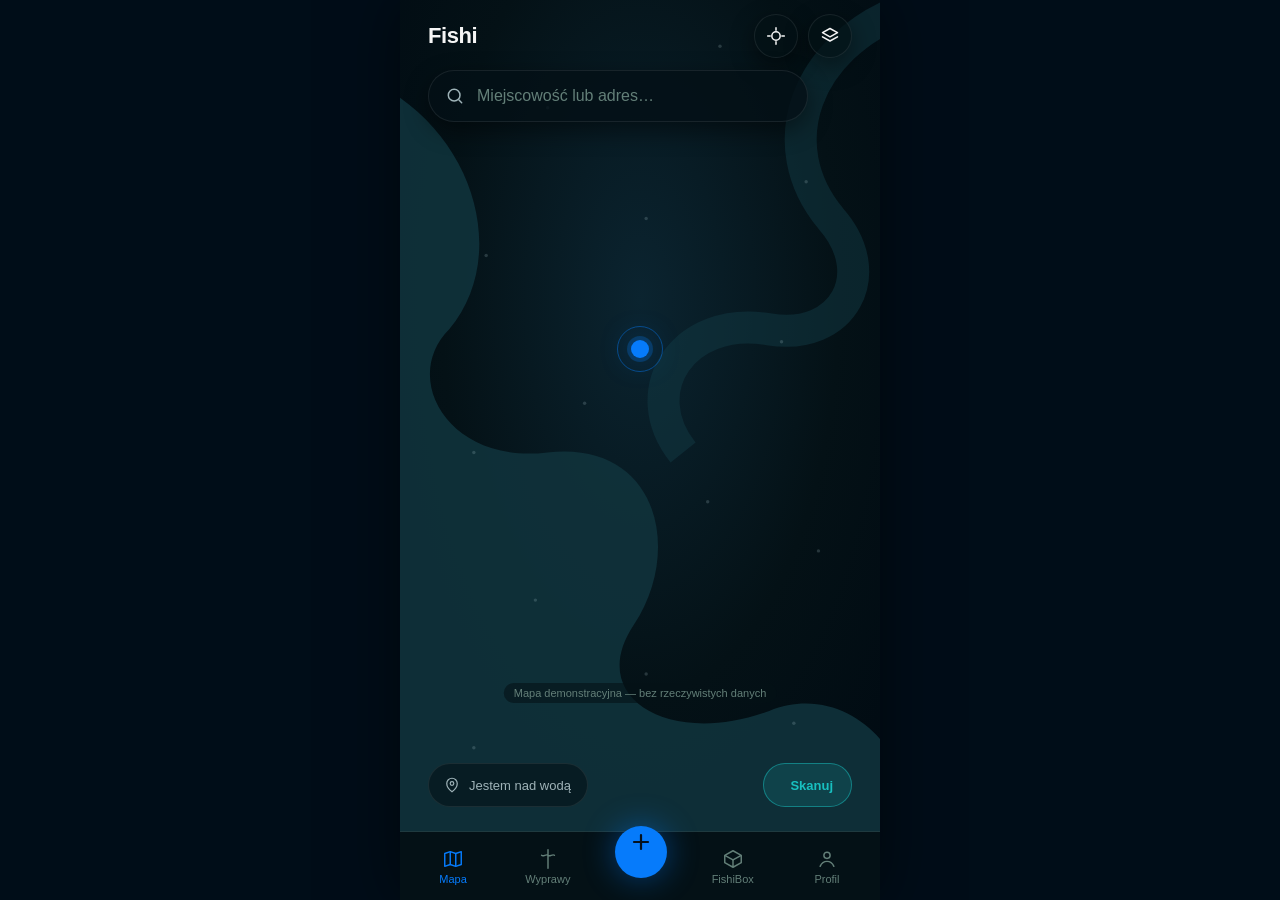
==== commit df398fad: "feat(fishi): rebuild as Alpha — architecture, Map/Scanner/Discovery, FishiBox Replaces the V0.1 stat" ====
--- a/index.html
+++ b/index.html
@@ -3,112 +3,19 @@
 <head>
 <meta charset="utf-8">
 <meta name="viewport" content="width=device-width, initial-scale=1, viewport-fit=cover">
-<title>Fishi — Mapa</title>
+<title>Fishi 3.0 Alpha</title>
 <meta name="theme-color" content="#000d18">
-<meta name="description" content="Fishi 3.0 — pamięć i inteligencja wędkowania. Mapa łowisk.">
+<meta name="description" content="Fishi 3.0 Alpha — pamięć i inteligencja wędkowania.">
 <link rel="icon" href="data:image/svg+xml,%3Csvg xmlns='http://www.w3.org/2000/svg' viewBox='0 0 24 24'%3E%3Crect width='24' height='24' rx='6' fill='%23041116'/%3E%3Ccircle cx='12' cy='12' r='5' fill='%23067bfb'/%3E%3C/svg%3E">
 <link rel="stylesheet" href="design/tokens.css">
 <link rel="stylesheet" href="styles.css">
 </head>
 <body>
 <div class="app" id="app">
-
-  <main class="map-screen" aria-label="Mapa Fishi">
-
-    <!--
-      V0.1 map surface is a static prototype/placeholder (CSS + inline SVG),
-      not a real map provider. No real place names, no real geodata.
-      See CLAUDE.md §"Otwarte decyzje" — map provider is an unresolved decision.
-    -->
-    <div class="map-surface" data-map-status="prototype-placeholder" role="img"
-         aria-label="Podgląd mapy okolicy (dane demonstracyjne, nie prawdziwa mapa)">
-      <svg class="map-art" viewBox="0 0 390 780" preserveAspectRatio="xMidYMid slice" aria-hidden="true">
-        <rect x="0" y="0" width="390" height="780" fill="url(#mapBg)"/>
-        <path class="map-water" d="M-20,120 C60,160 90,260 40,320 C0,360 40,430 120,420 C210,410 230,500 190,560 C150,620 220,660 300,630 C360,606 410,660 410,700 L410,800 L-20,800 Z" />
-        <path class="map-water map-water--soft" d="M410,60 C330,90 300,170 350,230 C390,275 360,330 300,320 C230,308 190,370 230,420" fill="none" />
-        <g class="map-grid">
-          <circle cx="40" cy="80" r="1.4"/><circle cx="120" cy="140" r="1.4"/><circle cx="260" cy="90" r="1.4"/>
-          <circle cx="330" cy="200" r="1.4"/><circle cx="70" cy="260" r="1.4"/><circle cx="200" cy="230" r="1.4"/>
-          <circle cx="310" cy="330" r="1.4"/><circle cx="150" cy="380" r="1.4"/><circle cx="60" cy="420" r="1.4"/>
-          <circle cx="250" cy="460" r="1.4"/><circle cx="340" cy="500" r="1.4"/><circle cx="110" cy="540" r="1.4"/>
-          <circle cx="200" cy="600" r="1.4"/><circle cx="320" cy="640" r="1.4"/><circle cx="60" cy="660" r="1.4"/>
-        </g>
-        <defs>
-          <radialGradient id="mapBg" cx="50%" cy="38%" r="75%">
-            <stop offset="0%" stop-color="#0b2430"/>
-            <stop offset="55%" stop-color="#041116"/>
-            <stop offset="100%" stop-color="#000a12"/>
-          </radialGradient>
-        </defs>
-      </svg>
-
-      <div class="map-user-dot" aria-hidden="true"><span class="map-user-dot__ring"></span></div>
-
-      <p class="map-placeholder-tag">Mapa demonstracyjna — bez rzeczywistych danych</p>
-    </div>
-
-    <header class="map-topbar">
-      <div class="brand" aria-hidden="false">
-        <span class="brand-mark">Fishi</span>
-      </div>
-      <div class="topbar-controls">
-        <button type="button" class="icon-btn" data-action="locate" aria-label="Wyśrodkuj na mojej lokalizacji">
-          <svg viewBox="0 0 24 24" fill="none" aria-hidden="true"><path d="M12 2v3M12 19v3M2 12h3M19 12h3" stroke="currentColor" stroke-width="1.8" stroke-linecap="round"/><circle cx="12" cy="12" r="5" stroke="currentColor" stroke-width="1.8"/></svg>
-        </button>
-        <button type="button" class="icon-btn" data-action="layers" aria-label="Warstwy mapy">
-          <svg viewBox="0 0 24 24" fill="none" aria-hidden="true"><path d="M12 3l9 5-9 5-9-5 9-5Z" stroke="currentColor" stroke-width="1.8" stroke-linejoin="round"/><path d="M3 13l9 5 9-5" stroke="currentColor" stroke-width="1.8" stroke-linejoin="round" stroke-linecap="round"/></svg>
-        </button>
-      </div>
-    </header>
-
-    <div class="search-bar-wrap">
-      <form class="search-bar" role="search" autocomplete="off" data-action="search-form">
-        <svg class="search-icon" viewBox="0 0 24 24" fill="none" aria-hidden="true"><circle cx="11" cy="11" r="7" stroke="currentColor" stroke-width="1.8"/><path d="m20 20-3.2-3.2" stroke="currentColor" stroke-width="1.8" stroke-linecap="round"/></svg>
-        <label class="visually-hidden" for="location-search">Miejscowość lub adres</label>
-        <input id="location-search" name="location-search" type="search"
-               placeholder="Miejscowość lub adres…" autocomplete="off" />
-      </form>
-    </div>
-
-    <div class="map-bottom-tools">
-      <button type="button" class="ghost-chip" data-action="start-trip">
-        <svg viewBox="0 0 24 24" fill="none" aria-hidden="true"><path d="M12 21s-7-5.2-7-11a7 7 0 1 1 14 0c0 5.8-7 11-7 11Z" stroke="currentColor" stroke-width="1.6"/><circle cx="12" cy="10" r="2.4" stroke="currentColor" stroke-width="1.6"/></svg>
-        <span>Jestem nad wodą</span>
-      </button>
-
-      <button type="button" class="scan-btn" data-action="scan" aria-label="Skanuj okoliczne łowiska">
-        <svg viewBox="0 0 24 24" fill="none" aria-hidden="true"><circle cx="12" cy="12" r="3" stroke="currentColor" stroke-width="1.8"/><circle cx="12" cy="12" r="7.5" stroke="currentColor" stroke-width="1.4" opacity="0.55"/><circle cx="12" cy="12" r="10.6" stroke="currentColor" stroke-width="1.1" opacity="0.3"/></svg>
-        <span>Skanuj</span>
-      </button>
-    </div>
-
-  </main>
-
-  <nav class="bottom-nav" aria-label="Główna nawigacja">
-    <button type="button" class="nav-item is-active" data-nav="mapa" aria-current="page">
-      <svg viewBox="0 0 24 24" fill="none" aria-hidden="true"><path d="M9 4 3 6v14l6-2 6 2 6-2V4l-6 2-6-2Z" stroke="currentColor" stroke-width="1.6" stroke-linejoin="round"/><path d="M9 4v14M15 6v14" stroke="currentColor" stroke-width="1.6"/></svg>
-      <span>Mapa</span>
-    </button>
-    <button type="button" class="nav-item" data-nav="wyprawy">
-      <svg viewBox="0 0 24 24" fill="none" aria-hidden="true"><path d="M12 2v20M5 8c2 2 5-2 7 0s5-2 7 0" stroke="currentColor" stroke-width="1.6" stroke-linecap="round" stroke-linejoin="round"/></svg>
-      <span>Wyprawy</span>
-    </button>
-    <button type="button" class="nav-item nav-item--fab" data-nav="add" aria-label="Szybka akcja">
-      <svg viewBox="0 0 24 24" fill="none" aria-hidden="true"><path d="M12 5v14M5 12h14" stroke="currentColor" stroke-width="2.2" stroke-linecap="round"/></svg>
-    </button>
-    <button type="button" class="nav-item" data-nav="fishibox">
-      <svg viewBox="0 0 24 24" fill="none" aria-hidden="true"><path d="M3 8l9-5 9 5-9 5-9-5Z" stroke="currentColor" stroke-width="1.6" stroke-linejoin="round"/><path d="M3 8v8l9 5 9-5V8M12 13v8" stroke="currentColor" stroke-width="1.6" stroke-linejoin="round"/></svg>
-      <span>FishiBox</span>
-    </button>
-    <button type="button" class="nav-item" data-nav="profil">
-      <svg viewBox="0 0 24 24" fill="none" aria-hidden="true"><circle cx="12" cy="8" r="3.4" stroke="currentColor" stroke-width="1.6"/><path d="M4.5 20c1.6-3.6 5-5.4 7.5-5.4s5.9 1.8 7.5 5.4" stroke="currentColor" stroke-width="1.6" stroke-linecap="round"/></svg>
-      <span>Profil</span>
-    </button>
-  </nav>
-
-  <div id="toast" class="toast" role="status" aria-live="polite" hidden></div>
+  <div id="screen-root" class="screen-root" aria-live="polite"></div>
+  <div id="nav-root"></div>
+  <div id="toast-root"></div>
 </div>
-
-<script src="js/app.js"></script>
+<script type="module" src="src/app/main.js"></script>
 </body>
 </html>
--- a/styles.css
+++ b/styles.css
@@ -1,327 +1,571 @@
-/* Fishi 3.0 — Map Home V0.1
-   Dark navy + neon blue/teal direction. Tokens: design/tokens.css
-   Reference: design/reference/01-map-home.png (composition),
-   design/reference/12-15 (Fishi brand mark, blue accent, 5-tab nav — owner-locked). */
+/* Fishi 3.0 Alpha — shared styles. Dark navy + neon blue/teal (design/tokens.css).
+   Organized as a small component system so every feature screen reuses the
+   same primitives instead of re-inventing buttons/cards/sheets. */
 
 * { box-sizing: border-box; }
 
 html, body {
-  margin: 0;
-  padding: 0;
-  height: 100%;
+  margin: 0; padding: 0; height: 100%;
   background: var(--bg-deep);
   color: var(--text-primary);
   font-family: var(--font-sans);
   -webkit-tap-highlight-color: transparent;
 }
 
+button, input, select, textarea { font-family: inherit; color: inherit; }
+a { color: inherit; }
+
 .visually-hidden {
-  position: absolute;
-  width: 1px; height: 1px;
-  padding: 0; margin: -1px;
-  overflow: hidden;
-  clip: rect(0,0,0,0);
-  white-space: nowrap;
-  border: 0;
-}
+  position: absolute; width: 1px; height: 1px; padding: 0; margin: -1px;
+  overflow: hidden; clip: rect(0,0,0,0); white-space: nowrap; border: 0;
+}
+
+:focus-visible { outline: 2px solid var(--scan-blue); outline-offset: 2px; }
+
+@media (prefers-reduced-motion: reduce) {
+  *, *::before, *::after { animation-duration: 0.001ms !important; animation-iteration-count: 1 !important; transition-duration: 0.001ms !important; }
+}
+
+/* ---------- App shell ---------- */
 
 .app {
   height: 100dvh;
-  display: flex;
-  flex-direction: column;
+  display: flex; flex-direction: column;
   overflow: hidden;
   background: var(--bg-deep);
-}
-
-/* ---------- Map screen ---------- */
-
-.map-screen {
   position: relative;
-  flex: 1;
-  min-height: 0;
-  overflow: hidden;
-}
-
-.map-surface {
-  position: absolute;
-  inset: 0;
-}
-
-.map-art {
-  width: 100%;
-  height: 100%;
-  display: block;
-}
-
-.map-water {
-  fill: #10323b;
-  opacity: 0.9;
-}
-.map-water--soft {
-  stroke: #123a44;
-  stroke-width: 26;
-  opacity: 0.5;
-}
-
-.map-grid circle {
-  fill: rgba(200, 230, 235, 0.18);
-}
-
-.map-user-dot {
-  position: absolute;
-  top: 42%;
-  left: 50%;
-  width: 18px;
-  height: 18px;
-  transform: translate(-50%, -50%);
-  border-radius: 50%;
-  background: var(--scan-blue);
-  box-shadow: 0 0 0 4px rgba(6, 123, 251, 0.25), var(--glow-blue);
-}
-.map-user-dot__ring {
-  position: absolute;
-  inset: -14px;
-  border-radius: 50%;
-  border: 1.5px solid rgba(6, 123, 251, 0.45);
-}
-
-.map-placeholder-tag {
-  position: absolute;
-  left: 50%;
-  bottom: 128px;
-  transform: translateX(-50%);
-  margin: 0;
-  padding: 4px 10px;
-  font-size: 11px;
-  letter-spacing: 0.02em;
-  color: var(--text-muted);
-  background: rgba(4, 17, 22, 0.6);
-  border-radius: 999px;
-  white-space: nowrap;
-}
-
-/* ---------- Top bar ---------- */
-
-.map-topbar {
-  position: absolute;
-  top: 0;
-  left: 0;
-  right: 0;
-  display: flex;
-  align-items: center;
-  justify-content: space-between;
-  padding: calc(env(safe-area-inset-top, 0px) + 14px) 18px 0 18px;
-  pointer-events: none;
-}
-
-.brand-mark {
-  font-weight: 700;
-  font-size: 22px;
-  letter-spacing: -0.02em;
-  color: var(--text-primary);
-  pointer-events: auto;
-}
-
-.topbar-controls {
-  display: flex;
-  gap: 10px;
-  pointer-events: auto;
-}
+}
+
+.screen-root { flex: 1; min-height: 0; position: relative; overflow: hidden; }
+
+.screen-root[aria-busy="true"] { opacity: 0.6; }
+
+.screen {
+  position: absolute; inset: 0;
+  overflow-y: auto;
+  overscroll-behavior: contain;
+}
+
+.screen--map { overflow: hidden; }
+
+.not-found { padding: 24px; color: var(--text-secondary); }
+
+/* ---------- Screen header (back + title) ---------- */
+
+.screen-header {
+  position: sticky; top: 0; z-index: 5;
+  display: flex; align-items: center; gap: 12px;
+  padding: calc(env(safe-area-inset-top, 0px) + 14px) 18px 12px 18px;
+  background: linear-gradient(var(--bg-base) 70%, transparent);
+}
+.screen-header h1 { font-size: 18px; margin: 0; font-weight: 700; }
+.screen-header .spacer { flex: 1; }
 
 .icon-btn {
-  width: 44px;
-  height: 44px;
-  border-radius: 50%;
+  width: 44px; height: 44px; border-radius: 50%;
   border: 1px solid var(--line-soft);
   background: rgba(4, 17, 22, 0.72);
   color: var(--text-primary);
-  display: flex;
-  align-items: center;
-  justify-content: center;
-  backdrop-filter: blur(6px);
+  display: flex; align-items: center; justify-content: center;
   box-shadow: var(--shadow-soft);
-  cursor: pointer;
+  cursor: pointer; flex-shrink: 0;
 }
 .icon-btn svg { width: 20px; height: 20px; }
 .icon-btn:hover { border-color: var(--scan-blue); }
-.icon-btn:focus-visible {
-  outline: 2px solid var(--scan-blue);
-  outline-offset: 2px;
-}
-
-/* ---------- Search bar ---------- */
-
-.search-bar-wrap {
-  position: absolute;
-  top: calc(env(safe-area-inset-top, 0px) + 70px);
-  left: 18px;
-  right: 18px;
-}
-
-.search-bar {
-  display: flex;
-  align-items: center;
-  gap: 10px;
-  height: 52px;
-  padding: 0 16px;
-  border-radius: var(--radius-lg);
-  background: rgba(4, 17, 22, 0.82);
-  border: 1px solid var(--line-soft);
-  box-shadow: var(--shadow-soft);
-  backdrop-filter: blur(8px);
-}
-
-.search-icon {
-  width: 20px;
-  height: 20px;
-  color: var(--text-secondary);
-  flex-shrink: 0;
-}
-
-.search-bar input {
-  flex: 1;
-  min-width: 0;
-  background: transparent;
-  border: none;
-  outline: none;
-  color: var(--text-primary);
-  font-size: 16px;
-  font-family: inherit;
-}
-.search-bar input::placeholder { color: var(--text-muted); }
-
-.search-bar:focus-within {
-  border-color: var(--teal);
-  box-shadow: 0 0 0 3px rgba(24, 192, 192, 0.18), var(--shadow-soft);
-}
-
-/* ---------- Bottom map tools ---------- */
-
-.map-bottom-tools {
-  position: absolute;
-  left: 18px;
-  right: 18px;
-  bottom: 24px;
-  display: flex;
-  align-items: center;
-  justify-content: space-between;
-  gap: 12px;
-}
-
-.ghost-chip {
-  display: flex;
-  align-items: center;
-  gap: 8px;
-  height: 44px;
-  padding: 0 16px 0 14px;
-  border-radius: 999px;
-  border: 1px solid var(--line-soft);
-  background: rgba(4, 17, 22, 0.6);
-  color: var(--text-secondary);
-  font-family: inherit;
-  font-size: 13px;
+
+/* ---------- Buttons ---------- */
+
+.btn {
+  display: inline-flex; align-items: center; justify-content: center; gap: 8px;
+  height: 46px; padding: 0 20px;
+  border-radius: 999px; border: 1px solid transparent;
+  font-weight: 600; font-size: 14.5px;
   cursor: pointer;
 }
-.ghost-chip svg { width: 18px; height: 18px; flex-shrink: 0; }
-.ghost-chip:hover { color: var(--text-primary); border-color: var(--line); }
-.ghost-chip:focus-visible { outline: 2px solid var(--scan-blue); outline-offset: 2px; }
-
-.scan-btn {
-  display: flex;
-  align-items: center;
-  gap: 8px;
-  height: 44px;
-  padding: 0 18px;
-  border-radius: 999px;
-  border: 1px solid rgba(24, 192, 192, 0.5);
-  background: rgba(24, 192, 192, 0.14);
-  color: var(--teal);
-  font-family: inherit;
-  font-weight: 600;
-  font-size: 13px;
-  cursor: pointer;
-  flex-shrink: 0;
-}
-.scan-btn svg { width: 18px; height: 18px; }
-.scan-btn:hover { background: rgba(24, 192, 192, 0.22); }
-.scan-btn:focus-visible { outline: 2px solid var(--teal); outline-offset: 2px; }
+.btn svg { width: 18px; height: 18px; }
+.btn:disabled { opacity: 0.5; cursor: not-allowed; }
+
+.btn-primary { background: var(--scan-blue); color: #04121e; box-shadow: var(--glow-blue); }
+.btn-primary:hover { filter: brightness(1.08); }
+
+.btn-teal { background: rgba(24,192,192,0.16); color: var(--teal); border-color: rgba(24,192,192,0.5); }
+.btn-teal:hover { background: rgba(24,192,192,0.24); }
+
+.btn-ghost { background: rgba(4,17,22,0.55); color: var(--text-secondary); border-color: var(--line-soft); }
+.btn-ghost:hover { color: var(--text-primary); border-color: var(--line); }
+
+.btn-danger { background: rgba(239,77,81,0.16); color: var(--danger); border-color: rgba(239,77,81,0.5); }
+.btn-danger:hover { background: rgba(239,77,81,0.26); }
+
+.btn-block { width: 100%; }
+.btn-sm { height: 38px; padding: 0 14px; font-size: 13px; }
+
+.chip {
+  display: inline-flex; align-items: center; gap: 6px;
+  height: 34px; padding: 0 14px; border-radius: 999px;
+  background: var(--bg-raised); border: 1px solid var(--line);
+  color: var(--text-secondary); font-size: 13px; cursor: pointer;
+}
+.chip.is-active { color: var(--scan-blue); border-color: var(--scan-blue); background: rgba(6,123,251,0.12); }
+
+/* ---------- Cards / tiles ---------- */
+
+.card {
+  background: var(--bg-raised);
+  border: 1px solid var(--line);
+  border-radius: var(--radius-md);
+  padding: 16px;
+}
+
+.stat-row { display: flex; gap: 10px; }
+.stat-tile {
+  flex: 1; background: var(--bg-raised-2); border-radius: var(--radius-sm);
+  padding: 10px 12px; min-width: 0;
+}
+.stat-tile .label { font-size: 11px; color: var(--text-muted); text-transform: uppercase; letter-spacing: 0.04em; }
+.stat-tile .value { font-size: 17px; font-weight: 700; font-variant-numeric: tabular-nums; margin-top: 2px; }
+
+.section { padding: 4px 18px 20px 18px; }
+.section-title { font-size: 15px; font-weight: 700; margin: 0 0 10px 0; display: flex; align-items: center; justify-content: space-between; }
+.section-title .see-all { font-size: 12.5px; color: var(--scan-blue); font-weight: 500; cursor: pointer; }
+
+.badge {
+  display: inline-flex; align-items: center; gap: 4px;
+  font-size: 11px; font-weight: 700; padding: 3px 9px; border-radius: 999px;
+  border: 1px solid currentColor;
+}
+.badge-gold { color: var(--gold-strong); background: rgba(254,173,52,0.12); }
+.badge-teal { color: var(--teal); background: rgba(24,192,192,0.12); }
+.badge-danger { color: var(--danger); background: rgba(239,77,81,0.12); }
+.badge-muted { color: var(--text-muted); background: rgba(255,255,255,0.04); border-color: var(--line); }
+
+.empty-state {
+  text-align: center; padding: 40px 24px; color: var(--text-secondary);
+}
+.empty-state h3 { color: var(--text-primary); margin: 10px 0 6px 0; }
+.empty-state p { margin: 0; font-size: 13.5px; line-height: 1.5; }
+
+.demo-tag {
+  font-size: 10.5px; letter-spacing: 0.03em; color: var(--text-muted);
+  background: rgba(255,255,255,0.05); border: 1px solid var(--line);
+  border-radius: 999px; padding: 2px 8px; text-transform: uppercase;
+}
+
+.unverified-note {
+  font-size: 12.5px; color: var(--text-muted); background: rgba(255,255,255,0.03);
+  border: 1px dashed var(--line); border-radius: var(--radius-sm); padding: 10px 12px;
+}
+
+/* ---------- Forms ---------- */
+
+.field { display: flex; flex-direction: column; gap: 6px; margin-bottom: 16px; }
+.field label { font-size: 12.5px; color: var(--text-secondary); font-weight: 600; }
+.field input[type="text"], .field input[type="number"], .field input[type="date"],
+.field input[type="time"], .field textarea, .field select {
+  background: var(--bg-raised); border: 1px solid var(--line); border-radius: var(--radius-sm);
+  padding: 12px 14px; color: var(--text-primary); font-size: 15px; min-height: 46px;
+}
+.field textarea { min-height: 80px; resize: vertical; }
+.field input:focus, .field textarea:focus, .field select:focus { border-color: var(--teal); }
+
+.radio-group { display: flex; gap: 8px; flex-wrap: wrap; }
+.radio-pill {
+  flex: 1; min-width: 88px; text-align: center; padding: 10px 12px;
+  border-radius: var(--radius-sm); border: 1px solid var(--line); background: var(--bg-raised);
+  cursor: pointer; font-size: 13px; color: var(--text-secondary);
+}
+.radio-pill input { display: none; }
+.radio-pill.is-checked { border-color: var(--teal); color: var(--teal); background: rgba(24,192,192,0.1); }
+
+.checklist-item {
+  display: flex; align-items: center; gap: 10px; padding: 10px 0;
+  border-bottom: 1px solid var(--line);
+}
+.checklist-item:last-child { border-bottom: none; }
+.checklist-item input[type="checkbox"] { width: 20px; height: 20px; accent-color: var(--teal); }
+
+/* ---------- Bottom sheet ---------- */
+
+.sheet {
+  position: absolute; left: 0; right: 0; bottom: 0;
+  background: var(--bg-base);
+  border-top-left-radius: var(--radius-lg); border-top-right-radius: var(--radius-lg);
+  border: 1px solid var(--line); border-bottom: none;
+  box-shadow: 0 -8px 32px rgba(0,0,0,0.5);
+  padding: 10px 18px calc(env(safe-area-inset-bottom, 0px) + 16px) 18px;
+  transition: transform 220ms ease;
+}
+.sheet-handle { width: 36px; height: 4px; border-radius: 999px; background: var(--line); margin: 4px auto 12px auto; }
+.sheet.is-collapsed { transform: translateY(calc(100% - 96px)); }
 
 /* ---------- Bottom nav ---------- */
 
 .bottom-nav {
-  flex-shrink: 0;
-  display: flex;
-  align-items: center;
-  justify-content: space-around;
+  flex-shrink: 0; display: flex; align-items: center; justify-content: space-around;
   padding: 8px 6px calc(env(safe-area-inset-bottom, 0px) + 8px) 6px;
-  background: var(--bg-base);
-  border-top: 1px solid var(--line);
-}
-
+  background: var(--bg-base); border-top: 1px solid var(--line);
+}
 .nav-item {
-  display: flex;
-  flex-direction: column;
-  align-items: center;
-  gap: 3px;
-  min-width: 56px;
-  min-height: 44px;
-  padding: 4px 6px;
-  border: none;
-  background: transparent;
-  color: var(--text-muted);
-  font-family: inherit;
-  font-size: 11px;
-  cursor: pointer;
-  border-radius: var(--radius-sm);
+  display: flex; flex-direction: column; align-items: center; gap: 3px;
+  min-width: 56px; min-height: 44px; padding: 4px 6px; border: none; background: transparent;
+  color: var(--text-muted); font-size: 11px; cursor: pointer; border-radius: var(--radius-sm);
 }
 .nav-item svg { width: 22px; height: 22px; }
 .nav-item.is-active { color: var(--scan-blue); }
 .nav-item:hover { color: var(--text-secondary); }
 .nav-item.is-active:hover { color: var(--scan-blue); }
-.nav-item:focus-visible { outline: 2px solid var(--scan-blue); outline-offset: 2px; }
-
 .nav-item--fab {
-  width: 52px;
-  height: 52px;
-  min-width: 52px;
-  border-radius: 50%;
-  background: var(--scan-blue);
-  color: #04121e;
-  box-shadow: var(--glow-blue);
-  transform: translateY(-14px);
+  width: 52px; height: 52px; min-width: 52px; border-radius: 50%;
+  background: var(--scan-blue); color: #04121e; box-shadow: var(--glow-blue); transform: translateY(-14px);
 }
 .nav-item--fab svg { width: 24px; height: 24px; }
-.nav-item--fab:hover { background: var(--scan-blue); filter: brightness(1.08); color: #04121e; }
+.nav-item--fab:hover { filter: brightness(1.08); color: #04121e; }
 
 /* ---------- Toast ---------- */
 
 .toast {
-  position: fixed;
-  left: 50%;
-  bottom: calc(env(safe-area-inset-bottom, 0px) + 96px);
-  transform: translateX(-50%);
-  max-width: min(340px, calc(100vw - 32px));
-  padding: 12px 16px;
-  border-radius: var(--radius-md);
-  background: var(--bg-raised-2);
-  border: 1px solid var(--line);
-  color: var(--text-primary);
-  font-size: 13.5px;
-  line-height: 1.4;
-  box-shadow: var(--shadow-soft);
-  z-index: 20;
+  position: fixed; left: 50%; bottom: calc(env(safe-area-inset-bottom, 0px) + 96px);
+  transform: translateX(-50%); max-width: min(340px, calc(100vw - 32px));
+  padding: 12px 16px; border-radius: var(--radius-md); background: var(--bg-raised-2);
+  border: 1px solid var(--line); color: var(--text-primary); font-size: 13.5px; line-height: 1.4;
+  box-shadow: var(--shadow-soft); z-index: 40;
 }
 .toast[hidden] { display: none; }
 .toast.is-visible { animation: toast-in 160ms ease-out; }
-
-@keyframes toast-in {
-  from { opacity: 0; transform: translate(-50%, 8px); }
-  to { opacity: 1; transform: translate(-50%, 0); }
-}
-
+@keyframes toast-in { from { opacity: 0; transform: translate(-50%, 8px); } to { opacity: 1; transform: translate(-50%, 0); } }
+
+/* ================= MAP HOME ================= */
+
+.map-surface { position: absolute; inset: 0; }
+.map-art { width: 100%; height: 100%; display: block; }
+.map-water { fill: #10323b; opacity: 0.9; }
+.map-water--soft { stroke: #123a44; stroke-width: 26; opacity: 0.5; fill: none; }
+.map-grid circle { fill: rgba(200,230,235,0.18); }
+
+.map-marker {
+  position: absolute; transform: translate(-50%, -100%); cursor: pointer;
+  display: flex; flex-direction: column; align-items: center; transition: transform 160ms ease;
+}
+.map-marker .pin {
+  width: 30px; height: 30px; border-radius: 50% 50% 50% 0; transform: rotate(45deg);
+  display: flex; align-items: center; justify-content: center;
+  border: 2px solid rgba(255,255,255,0.25); box-shadow: var(--shadow-soft);
+}
+.map-marker .pin svg { transform: rotate(-45deg); width: 15px; height: 15px; }
+/* Pin color here is a visual-variety cycle only, not domain meaning —
+   TODO_PRODUCT_DECISION (instruction #7/#35): do not read significance into
+   green/gold/gray until the owner assigns it. */
+.map-marker.variant-a .pin { background: var(--success); color: #04240f; }
+.map-marker.variant-b .pin { background: var(--gold-strong); color: #2b1a00; }
+.map-marker.variant-c .pin { background: var(--unknown); color: #10181c; }
+.map-marker.is-selected { transform: translate(-50%, -112%) scale(1.18); z-index: 3; }
+.map-marker.is-selected .pin { border-color: var(--scan-blue); box-shadow: var(--glow-blue); }
+
+.map-user-dot {
+  position: absolute; top: 42%; left: 50%; width: 18px; height: 18px;
+  transform: translate(-50%, -50%); border-radius: 50%; background: var(--scan-blue);
+  box-shadow: 0 0 0 4px rgba(6,123,251,0.25), var(--glow-blue);
+}
+.map-user-dot__ring { position: absolute; inset: -14px; border-radius: 50%; border: 1.5px solid rgba(6,123,251,0.45); }
+
+.map-placeholder-tag {
+  position: absolute; left: 50%; bottom: 128px; transform: translateX(-50%);
+  margin: 0; padding: 4px 10px; font-size: 11px; color: var(--text-muted);
+  background: rgba(4,17,22,0.6); border-radius: 999px; white-space: nowrap; z-index: 1;
+}
+
+.map-topbar {
+  position: absolute; top: 0; left: 0; right: 0; z-index: 4;
+  display: flex; align-items: center; justify-content: space-between;
+  padding: calc(env(safe-area-inset-top, 0px) + 14px) 18px 0 18px;
+}
+.brand-mark { font-weight: 700; font-size: 22px; letter-spacing: -0.02em; color: var(--text-primary); }
+.topbar-controls { display: flex; gap: 10px; }
+
+.search-bar-wrap { position: absolute; top: calc(env(safe-area-inset-top, 0px) + 70px); left: 18px; right: 18px; z-index: 4; }
+.search-bar {
+  display: flex; align-items: center; gap: 10px; height: 52px; padding: 0 16px;
+  border-radius: var(--radius-lg); background: rgba(4,17,22,0.82);
+  border: 1px solid var(--line-soft); box-shadow: var(--shadow-soft);
+}
+.search-icon { width: 20px; height: 20px; color: var(--text-secondary); flex-shrink: 0; }
+.search-bar input { flex: 1; min-width: 0; background: transparent; border: none; outline: none; color: var(--text-primary); font-size: 16px; }
+.search-bar input::placeholder { color: var(--text-muted); }
+.search-bar:focus-within { border-color: var(--teal); box-shadow: 0 0 0 3px rgba(24,192,192,0.18), var(--shadow-soft); }
+.search-results {
+  margin-top: 8px; background: var(--bg-raised); border: 1px solid var(--line);
+  border-radius: var(--radius-md); overflow: hidden;
+}
+.search-result-item { padding: 12px 16px; font-size: 14px; cursor: pointer; border-bottom: 1px solid var(--line); }
+.search-result-item:last-child { border-bottom: none; }
+.search-result-item:hover { background: var(--bg-raised-2); }
+.search-empty { padding: 12px 16px; font-size: 13px; color: var(--text-muted); }
+
+.species-rail {
+  position: absolute; left: 12px; top: 190px; bottom: 260px; z-index: 3;
+  display: flex; flex-direction: column; gap: 10px; overflow-y: auto;
+  padding: 4px; max-width: 64px;
+}
+.species-rail::-webkit-scrollbar { display: none; }
+.species-bubble {
+  display: flex; align-items: center; gap: 8px; cursor: pointer; flex-shrink: 0;
+}
+.species-bubble .dot {
+  width: 40px; height: 40px; border-radius: 50%; background: var(--bg-raised);
+  border: 1px solid var(--line); display: flex; align-items: center; justify-content: center;
+  font-size: 17px; flex-shrink: 0; opacity: 0.6; transition: all 160ms ease;
+}
+.species-bubble.is-focused .dot { width: 48px; height: 48px; opacity: 1; border-color: var(--scan-blue); box-shadow: var(--glow-blue); }
+.species-bubble .name {
+  font-size: 12px; background: rgba(4,17,22,0.75); padding: 3px 8px; border-radius: 999px;
+  white-space: nowrap; opacity: 0; transform: translateX(-6px); transition: all 160ms ease; pointer-events: none;
+}
+.species-bubble.is-focused .name { opacity: 1; transform: translateX(0); }
+
+.map-bottom-tools {
+  position: absolute; left: 18px; right: 18px; bottom: 24px; z-index: 4;
+  display: flex; align-items: center; justify-content: space-between; gap: 12px;
+}
+.ghost-chip {
+  display: flex; align-items: center; gap: 8px; height: 44px; padding: 0 16px 0 14px;
+  border-radius: 999px; border: 1px solid var(--line-soft); background: rgba(4,17,22,0.6);
+  color: var(--text-secondary); font-size: 13px; cursor: pointer;
+}
+.ghost-chip svg { width: 18px; height: 18px; flex-shrink: 0; }
+.ghost-chip:hover { color: var(--text-primary); border-color: var(--line); }
+.scan-btn {
+  display: flex; align-items: center; gap: 8px; height: 44px; padding: 0 18px;
+  border-radius: 999px; border: 1px solid rgba(24,192,192,0.5); background: rgba(24,192,192,0.14);
+  color: var(--teal); font-weight: 600; font-size: 13px; cursor: pointer; flex-shrink: 0;
+}
+.scan-btn:hover { background: rgba(24,192,192,0.22); }
+.scan-btn.is-scanning { pointer-events: none; opacity: 0.85; }
+
+/* ---------- Scanner waves ---------- */
+
+.scan-wave-layer { position: absolute; inset: 0; pointer-events: none; z-index: 2; display: flex; align-items: center; justify-content: center; }
+.scan-wave-origin { position: absolute; top: 42%; left: 50%; width: 0; height: 0; }
+.scan-ring {
+  position: absolute; top: 50%; left: 50%; border-radius: 50%;
+  border: 1.5px solid rgba(6,123,251,0.55);
+  transform: translate(-50%, -50%) scale(0.2); opacity: 0;
+  animation: scan-ring-expand 1800ms ease-out infinite;
+}
+.scan-ring:nth-child(2) { animation-delay: 500ms; }
+.scan-ring:nth-child(3) { animation-delay: 1000ms; }
+@keyframes scan-ring-expand {
+  0% { width: 20px; height: 20px; opacity: 0.7; transform: translate(-50%,-50%) scale(0.3); }
+  100% { width: 520px; height: 520px; opacity: 0; transform: translate(-50%,-50%) scale(1); }
+}
 @media (prefers-reduced-motion: reduce) {
-  .toast.is-visible { animation: none; }
-}
+  .scan-ring { animation: none; opacity: 0.25; width: 200px; height: 200px; }
+}
+
+.scan-status-pill {
+  position: absolute; left: 18px; right: 18px; bottom: 24px; z-index: 5;
+  display: flex; align-items: center; gap: 14px; padding: 14px 16px;
+  background: var(--bg-raised-2); border: 1px solid var(--line); border-radius: var(--radius-lg);
+  box-shadow: var(--shadow-soft);
+}
+.scan-status-pill .spinner {
+  width: 40px; height: 40px; border-radius: 50%; flex-shrink: 0;
+  border: 2px solid rgba(6,123,251,0.25); border-top-color: var(--scan-blue);
+  animation: spin 900ms linear infinite;
+}
+@keyframes spin { to { transform: rotate(360deg); } }
+@media (prefers-reduced-motion: reduce) { .scan-status-pill .spinner { animation: none; } }
+.scan-status-pill .title { font-weight: 700; font-size: 14.5px; }
+.scan-status-pill .subtitle { font-size: 12.5px; color: var(--text-secondary); margin-top: 2px; }
+.scan-progress-dots { display: flex; gap: 5px; margin-top: 10px; justify-content: center; }
+.scan-progress-dots span { width: 6px; height: 6px; border-radius: 50%; background: var(--line); }
+.scan-progress-dots span.is-active { background: var(--scan-blue); }
+
+/* ---------- Cassette carousel ---------- */
+
+.cassette-carousel-wrap { position: absolute; left: 0; right: 0; bottom: 0; z-index: 5; padding-bottom: calc(env(safe-area-inset-bottom, 0px) + 8px); }
+.cassette-carousel {
+  display: flex; gap: 14px; overflow-x: auto; scroll-snap-type: x mandatory;
+  padding: 10px 22vw 14px 22vw; scrollbar-width: none;
+}
+.cassette-carousel::-webkit-scrollbar { display: none; }
+.cassette {
+  scroll-snap-align: center; flex-shrink: 0; width: 62vw; max-width: 260px;
+  background: var(--bg-raised); border: 1px solid var(--line); border-radius: var(--radius-md);
+  overflow: hidden; cursor: pointer; opacity: 0.62; transform: scale(0.92); transition: all 200ms ease;
+}
+.cassette.is-active { opacity: 1; transform: scale(1); border-color: var(--scan-blue); box-shadow: var(--glow-blue); }
+.cassette .photo { height: 96px; background-size: cover; background-position: center; position: relative; }
+.cassette .photo .distance-tag {
+  position: absolute; right: 8px; bottom: 8px; font-size: 10.5px; background: rgba(4,17,22,0.75);
+  padding: 2px 7px; border-radius: 999px;
+}
+.cassette .body { padding: 10px 12px 12px 12px; }
+.cassette .name { font-weight: 700; font-size: 14.5px; margin: 0 0 2px 0; }
+.cassette .meta { font-size: 12px; color: var(--text-secondary); margin: 0 0 8px 0; }
+.cassette .species-row { display: flex; gap: 5px; flex-wrap: wrap; }
+.cassette .species-row span {
+  font-size: 10.5px; background: rgba(255,255,255,0.06); border-radius: 999px; padding: 2px 7px; color: var(--text-secondary);
+}
+.cassette-end-card {
+  scroll-snap-align: center; flex-shrink: 0; width: 62vw; max-width: 260px;
+  display: flex; flex-direction: column; align-items: center; justify-content: center; gap: 12px;
+  padding: 20px; text-align: center; background: var(--bg-raised); border: 1px dashed var(--line);
+  border-radius: var(--radius-md);
+}
+.cassette-end-card p { margin: 0; font-size: 13px; color: var(--text-secondary); }
+
+/* ================= FISHERY DETAIL ================= */
+
+.fishery-hero { height: 220px; background-size: cover; background-position: center; position: relative; }
+.fishery-hero::after { content: ''; position: absolute; inset: 0; background: linear-gradient(to bottom, rgba(0,0,0,0.15), var(--bg-base) 95%); }
+.fishery-hero .icon-btn { position: absolute; top: calc(env(safe-area-inset-top, 0px) + 14px); left: 18px; z-index: 2; }
+
+.tabs { display: flex; gap: 6px; overflow-x: auto; }
+.tab { padding: 9px 14px; border-radius: 999px; font-size: 13px; color: var(--text-secondary); background: var(--bg-raised); border: 1px solid var(--line); cursor: pointer; white-space: nowrap; }
+.tab.is-active { color: var(--bg-deep); background: var(--teal); border-color: var(--teal); font-weight: 700; }
+
+.species-chip-row { display: flex; gap: 8px; flex-wrap: wrap; }
+.species-chip {
+  display: flex; align-items: center; gap: 6px; padding: 6px 12px 6px 6px;
+  border-radius: 999px; background: var(--bg-raised); border: 1px solid var(--line); cursor: pointer; font-size: 13px;
+}
+.species-chip .thumb { width: 26px; height: 26px; border-radius: 50%; background: var(--bg-raised-2); display: flex; align-items: center; justify-content: center; font-size: 14px; }
+.presence-dot { width: 7px; height: 7px; border-radius: 50%; }
+.presence-dot.status-confirmed_source { background: var(--success); }
+.presence-dot.status-community_confirmed { background: var(--gold-strong); }
+.presence-dot.status-inferred_distribution, .presence-dot.status-unknown { background: var(--unknown); }
+
+/* ================= FISHIBOX ================= */
+
+.fishibox-grid { display: grid; grid-template-columns: 1fr 1fr; gap: 14px; }
+.species-card { background: var(--bg-raised); border: 1px solid var(--line); border-radius: var(--radius-md); overflow: hidden; cursor: pointer; }
+.species-card .art { height: 108px; background: var(--bg-raised-2); display: flex; align-items: center; justify-content: center; font-size: 40px; }
+.species-card .body { padding: 10px 12px 12px 12px; }
+.species-card .name-pl { font-weight: 700; font-size: 14.5px; margin: 0; }
+.species-card .name-latin { font-size: 11.5px; font-style: italic; color: var(--text-muted); margin: 2px 0 8px 0; }
+
+/* ================= ACTIVE TRIP ================= */
+
+.trip-topbar {
+  position: absolute; top: 0; left: 0; right: 0; z-index: 4;
+  display: flex; align-items: center; gap: 10px;
+  padding: calc(env(safe-area-inset-top, 0px) + 12px) 16px 0 16px;
+}
+.trip-status-pill {
+  display: flex; align-items: center; gap: 10px; background: rgba(4,17,22,0.78);
+  border: 1px solid var(--line-soft); border-radius: 999px; padding: 8px 14px 8px 10px; flex: 1;
+  box-shadow: var(--shadow-soft);
+}
+.trip-status-pill .live-dot { width: 8px; height: 8px; border-radius: 50%; background: var(--scan-blue); box-shadow: var(--glow-blue); flex-shrink: 0; }
+.trip-status-pill .live-dot.is-paused { background: var(--gold-strong); box-shadow: none; }
+.trip-status-pill .duration { font-variant-numeric: tabular-nums; font-weight: 700; font-size: 14px; }
+.trip-status-pill .place { font-size: 11.5px; color: var(--text-secondary); }
+.trip-participants { display: flex; }
+.avatar {
+  width: 30px; height: 30px; border-radius: 50%; background: var(--bg-raised-2); border: 2px solid var(--bg-base);
+  display: flex; align-items: center; justify-content: center; font-size: 12px; font-weight: 700; margin-left: -8px;
+}
+.avatar:first-child { margin-left: 0; }
+
+.catch-marker { position: absolute; transform: translate(-50%,-100%); }
+.catch-marker .dot { width: 26px; height: 26px; border-radius: 50%; background: var(--gold-strong); color: #2b1a00; display:flex; align-items:center; justify-content:center; box-shadow: var(--shadow-soft); border: 2px solid rgba(255,255,255,0.3); }
+.catch-marker .dot svg { width: 14px; height: 14px; }
+
+.trip-sheet-priority { display: flex; flex-direction: column; gap: 12px; }
+.trip-sheet-header { display: flex; align-items: center; justify-content: space-between; }
+.trip-sheet-header h2 { margin: 0; font-size: 16px; }
+.trip-sheet-header .place-sub { font-size: 12.5px; color: var(--text-secondary); margin-top: 2px; }
+.trip-add-catch-btn {
+  width: 100%; height: 54px; border-radius: var(--radius-lg); background: var(--scan-blue); color: #04121e;
+  font-weight: 700; font-size: 15px; display: flex; align-items: center; justify-content: center; gap: 8px;
+  box-shadow: var(--glow-blue); cursor: pointer; border: none;
+}
+.trip-secondary-row { display: flex; gap: 10px; }
+.collapse-handle { display: flex; justify-content: center; padding: 6px 0 2px 0; cursor: pointer; }
+
+.forgotten-end-banner {
+  position: absolute; left: 16px; right: 16px; top: calc(env(safe-area-inset-top, 0px) + 68px); z-index: 6;
+  background: var(--bg-raised-2); border: 1px solid var(--gold); border-radius: var(--radius-md);
+  padding: 14px; box-shadow: var(--shadow-soft);
+}
+.forgotten-end-banner p { margin: 0 0 10px 0; font-size: 13.5px; }
+.forgotten-end-banner .actions { display: flex; gap: 8px; flex-wrap: wrap; }
+
+/* ================= CATCH FORM ================= */
+
+.catch-photo-drop {
+  border: 1.5px dashed var(--line); border-radius: var(--radius-md); height: 160px;
+  display: flex; flex-direction: column; align-items: center; justify-content: center; gap: 8px;
+  color: var(--text-secondary); cursor: pointer; overflow: hidden; background: var(--bg-raised);
+}
+.catch-photo-drop img { width: 100%; height: 100%; object-fit: cover; }
+.species-picker-grid { display: grid; grid-template-columns: repeat(3, 1fr); gap: 8px; }
+.species-pick {
+  display: flex; flex-direction: column; align-items: center; gap: 4px; padding: 10px 4px;
+  border-radius: var(--radius-sm); border: 1px solid var(--line); background: var(--bg-raised); cursor: pointer; font-size: 11.5px;
+}
+.species-pick .thumb { width: 34px; height: 34px; border-radius: 50%; background: var(--bg-raised-2); display: flex; align-items: center; justify-content: center; font-size: 18px; }
+.species-pick.is-selected { border-color: var(--teal); background: rgba(24,192,192,0.1); color: var(--teal); }
+
+/* ---------- Celebration overlay ---------- */
+
+.celebration-overlay {
+  position: fixed; inset: 0; z-index: 60; display: flex; align-items: center; justify-content: center;
+  background: rgba(0,10,16,0.72); backdrop-filter: blur(2px);
+}
+.celebration-card {
+  background: var(--bg-raised); border: 1px solid var(--gold); border-radius: var(--radius-lg);
+  padding: 28px 24px; text-align: center; max-width: 300px; box-shadow: 0 0 60px rgba(220,169,75,0.25);
+  animation: celebration-pop 360ms cubic-bezier(.2,1.4,.4,1);
+}
+@keyframes celebration-pop { from { transform: scale(0.85); opacity: 0; } to { transform: scale(1); opacity: 1; } }
+@media (prefers-reduced-motion: reduce) { .celebration-card { animation: none; } }
+.celebration-card .glyph { font-size: 38px; margin-bottom: 10px; }
+.celebration-card h3 { margin: 0 0 6px 0; }
+.celebration-card p { margin: 0 0 16px 0; color: var(--text-secondary); font-size: 13.5px; }
+
+/* ================= REPLAY ================= */
+
+.replay-stage { position: relative; height: 46vh; min-height: 260px; background: var(--bg-raised); overflow: hidden; }
+.replay-track { position: absolute; inset: 0; }
+.replay-dot { position: absolute; width: 16px; height: 16px; border-radius: 50%; background: var(--scan-blue); box-shadow: var(--glow-blue); transform: translate(-50%,-50%); transition: left 400ms linear, top 400ms linear; }
+.replay-ping { position: absolute; transform: translate(-50%,-100%); }
+.replay-controls { display: flex; align-items: center; gap: 12px; padding: 14px 18px; }
+.replay-scrubber { flex: 1; height: 4px; background: var(--line); border-radius: 999px; position: relative; cursor: pointer; }
+.replay-scrubber .fill { position: absolute; left: 0; top: 0; bottom: 0; background: var(--scan-blue); border-radius: 999px; }
+.replay-events { padding: 0 18px 18px 18px; display: flex; flex-direction: column; gap: 8px; }
+.replay-event-row { display: flex; align-items: center; gap: 10px; font-size: 13px; padding: 8px 10px; border-radius: var(--radius-sm); background: var(--bg-raised); }
+.replay-event-row.is-current { border: 1px solid var(--scan-blue); }
+.replay-event-row time { color: var(--text-muted); font-variant-numeric: tabular-nums; font-size: 12px; }
+
+/* ================= LISTS (trips, spots, gear, achievements) ================= */
+
+.list-row {
+  display: flex; align-items: center; gap: 12px; padding: 12px; border-radius: var(--radius-md);
+  background: var(--bg-raised); border: 1px solid var(--line); margin-bottom: 10px; cursor: pointer;
+}
+.list-row .thumb { width: 52px; height: 52px; border-radius: var(--radius-sm); background-size: cover; background-position: center; flex-shrink: 0; background-color: var(--bg-raised-2); }
+.list-row .main { flex: 1; min-width: 0; }
+.list-row .title { font-weight: 700; font-size: 14.5px; }
+.list-row .sub { font-size: 12.5px; color: var(--text-secondary); }
+
+.achievement-row.is-earned { border-color: var(--gold); }
+.achievement-row .glyph { width: 44px; height: 44px; border-radius: 50%; background: var(--bg-raised-2); display: flex; align-items: center; justify-content: center; flex-shrink: 0; }
+.achievement-row.is-earned .glyph { background: rgba(220,169,75,0.15); color: var(--gold-strong); }
+.achievement-row:not(.is-earned) { opacity: 0.5; }
+
+/* ================= PROFILE ================= */
+
+.profile-header { display: flex; align-items: center; gap: 14px; }
+.profile-header .big-avatar { width: 64px; height: 64px; border-radius: 50%; background: var(--bg-raised-2); border: 2px solid var(--scan-blue); display: flex; align-items: center; justify-content: center; font-size: 24px; font-weight: 700; }
+.profile-header h2 { margin: 0; font-size: 18px; }
+.profile-header .sub { font-size: 12.5px; color: var(--text-secondary); }
+
+/* ================= DEMO SWITCHER ================= */
+
+.demo-scenario-row { display: flex; align-items: center; justify-content: space-between; gap: 10px; padding: 14px; }
+.demo-scenario-row .label { font-weight: 600; font-size: 14px; }
+.demo-scenario-row .desc { font-size: 12px; color: var(--text-secondary); }
 
 /* ---------- Responsive ---------- */
 
@@ -330,7 +574,6 @@
   .search-bar-wrap { left: 28px; right: auto; width: 380px; }
   .map-bottom-tools { left: 28px; right: 28px; }
 }
-
 @media (min-width: 1024px) {
   .app { max-width: 480px; margin: 0 auto; box-shadow: 0 0 60px rgba(0,0,0,0.5); }
 }
